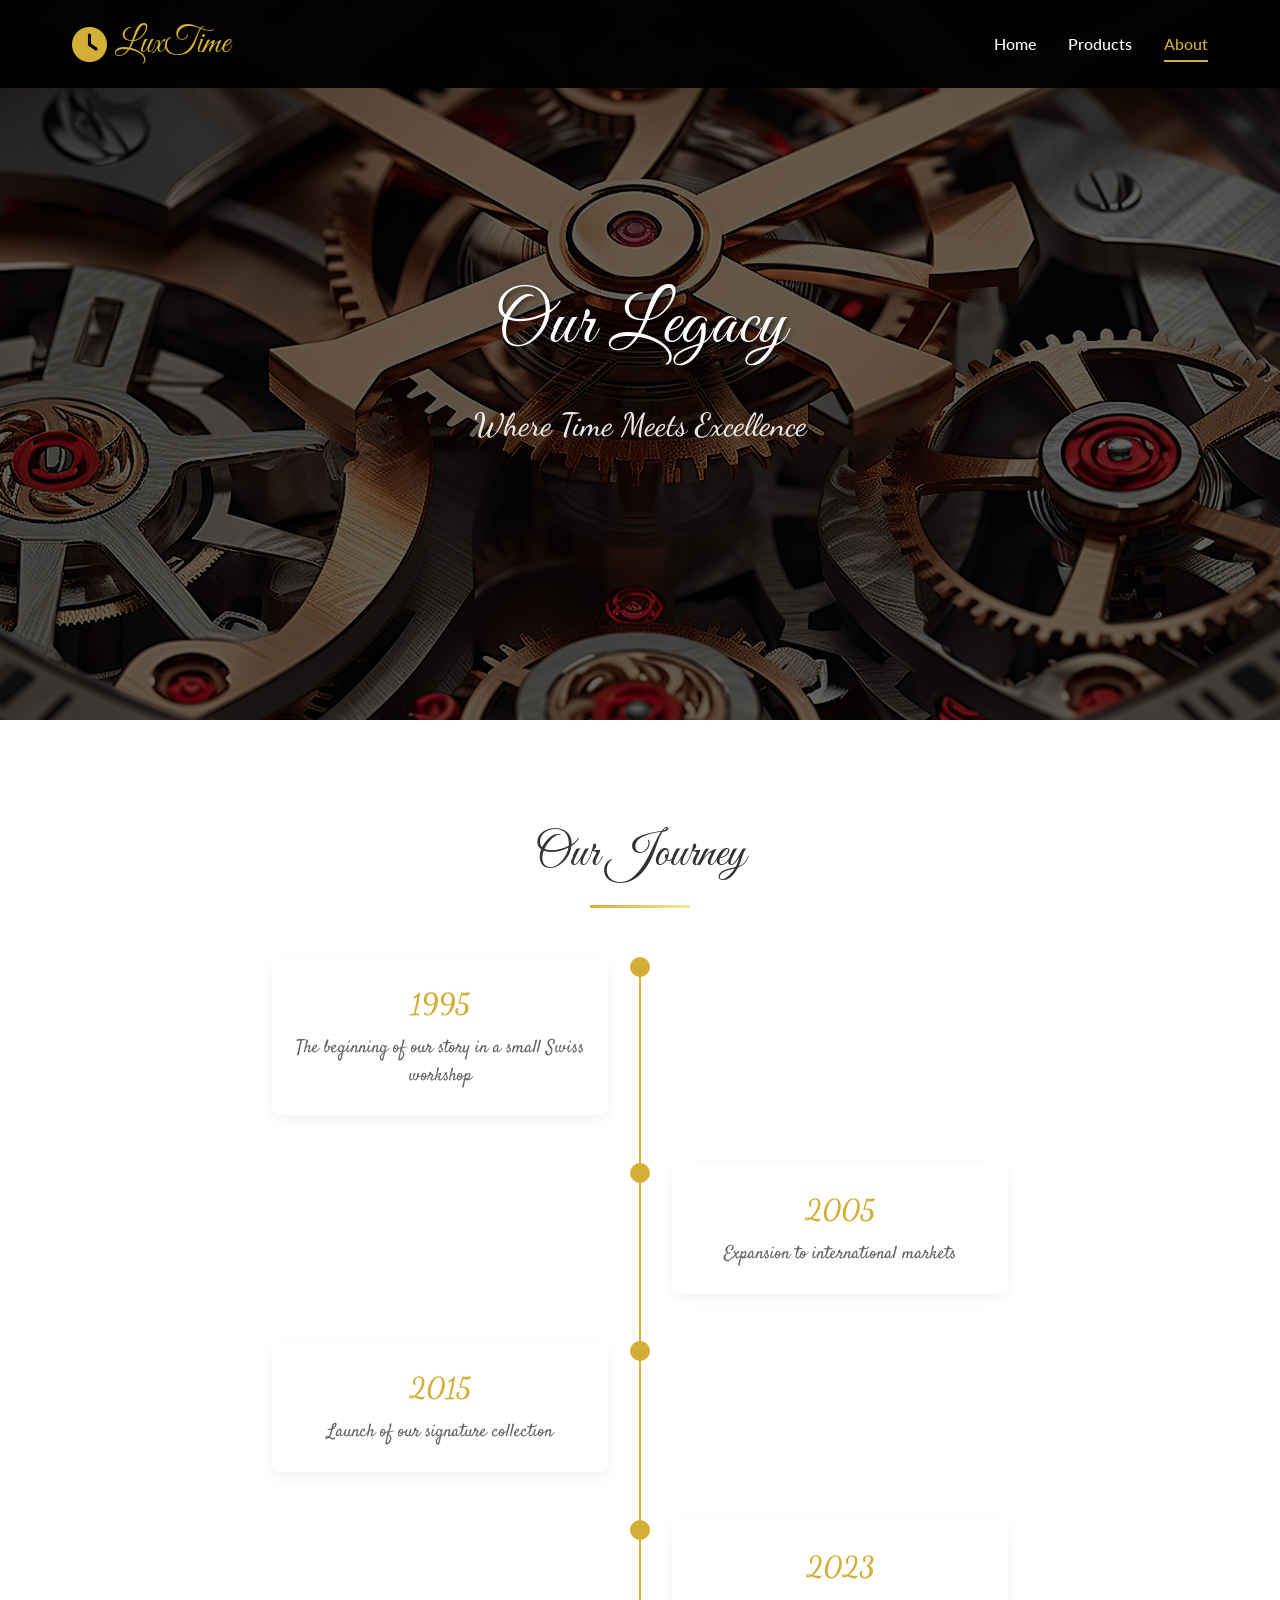
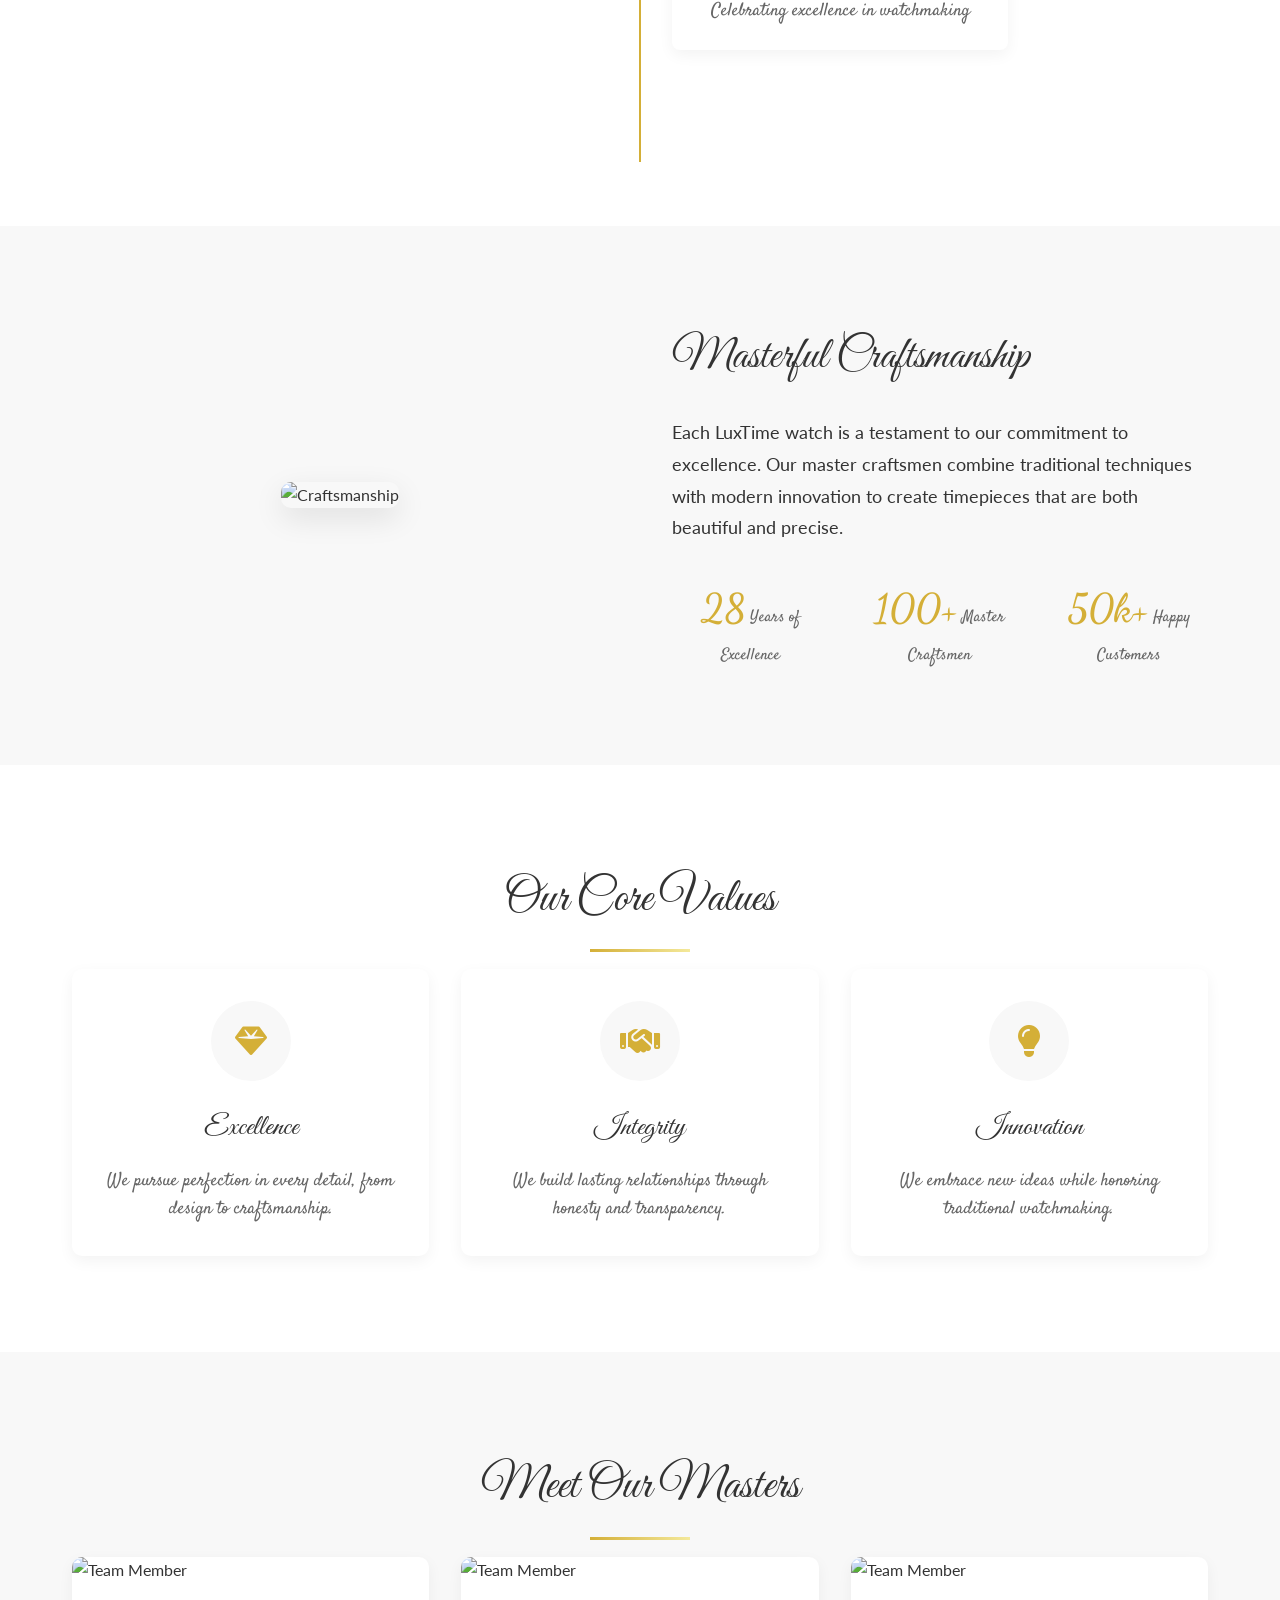
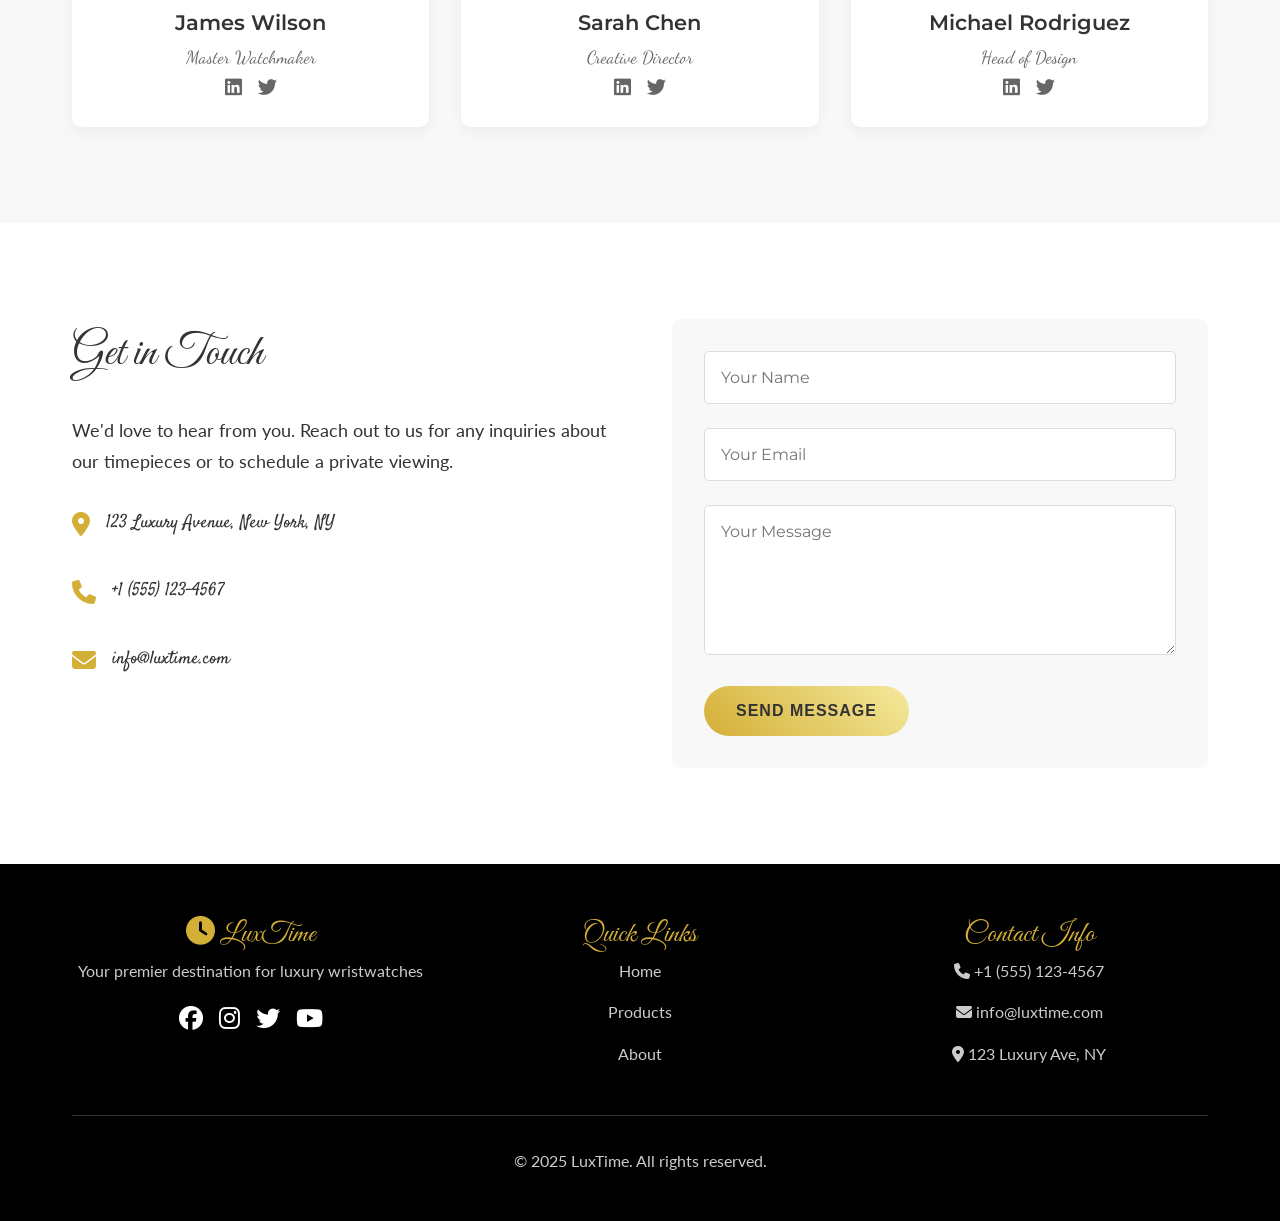
==== about.html @ 67fd6ce0 "first commit" ====
<!DOCTYPE html>
<html lang="en">
<head>
    <meta charset="UTF-8" />
    <meta name="viewport" content="width=device-width, initial-scale=1" />
    <title>About - LuxTime</title>
    <!-- Google Fonts -->
    <!-- <link rel="stylesheet" href="https://fonts.googleapis.com">
    <link rel="stylesheet" href="https://fonts.gstatic.com" crossorigin> -->
    <link href="https://fonts.googleapis.com/css2?family=Montserrat:wght@400;500;600;700&family=Lato:wght@300;400;700&family=Raleway:wght@400;500;600&family=Dancing+Script:wght@400;500;600;700&family=Great+Vibes&family=Satisfy&display=swap" rel="stylesheet">
    <link rel="stylesheet" href="./css/style.css">
    <link rel="stylesheet" href="./css/about.css">
    <link rel="stylesheet" href="https://cdnjs.cloudflare.com/ajax/libs/font-awesome/6.4.0/css/all.min.css">
</head>
<body>
    <!-- Navigation -->
    <nav class="navbar">
        <div class="nav-container">
            <a href="#" class="logo"><i class="fas fa-clock"></i> LuxTime</a>
            <input type="checkbox" id="menu-toggle" class="menu-toggle">
            <label for="menu-toggle" class="hamburger">
                <span></span>
                <span></span>
                <span></span>
            </label>
            <ul class="nav-menu">
                <li><a href="./index.html" class="nav-link">Home</a></li>
                <li><a href="./product.html" class="nav-link">Products</a></li>
                <li><a href="./about.html" class="nav-link active">About</a></li>
            </ul>
        </div>
    </nav>

    <!-- Offcanvas Menu -->
    <!-- <div class="offcanvas">
        <input type="checkbox" id="offcanvas-toggle" class="offcanvas-toggle">
        <label for="offcanvas-toggle" class="offcanvas-close">&times;</label>
        <nav class="offcanvas-nav">
            <a href="./index.html">Home</a>
            <a href="./products.html">Products</a>
            <a href="./about.html">About</a>
            <a href="#features">Features</a>
            <a href="#team">Team</a>
        </nav>
    </div> -->

    <!-- Hero Section with Parallax -->
    <section class="hero-parallax">
        <div class="hero-content">
            <h1>Our Legacy</h1>
            <p>Where Time Meets Excellence</p>
        </div>
    </section>

    <!-- Story Section with Timeline -->
    <section class="story-section">
        <div class="container">
            <h2 class="section-title">Our Journey</h2>
            <div class="timeline">
                <div class="timeline-item">
                    <div class="timeline-dot"></div>
                    <div class="timeline-content">
                        <h3>1995</h3>
                        <p>The beginning of our story in a small Swiss workshop</p>
                    </div>
                </div>
                <div class="timeline-item">
                    <div class="timeline-dot"></div>
                    <div class="timeline-content">
                        <h3>2005</h3>
                        <p>Expansion to international markets</p>
                    </div>
                </div>
                <div class="timeline-item">
                    <div class="timeline-dot"></div>
                    <div class="timeline-content">
                        <h3>2015</h3>
                        <p>Launch of our signature collection</p>
                    </div>
                </div>
                <div class="timeline-item">
                    <div class="timeline-dot"></div>
                    <div class="timeline-content">
                        <h3>2023</h3>
                        <p>Celebrating excellence in watchmaking</p>
                    </div>
                </div>
            </div>
        </div>
    </section>

    <!-- Craftsmanship Section -->
    <section class="craft-section">
        <div class="container">
            <div class="craft-grid">
                <div class="craft-image">
                    <img src="https://images.unsplash.com/photo-1523170335258-f5ed11844a49?auto=format&fit=crop&w=800&q=80" alt="Craftsmanship">
                </div>
                <div class="craft-content">
                    <h2>Masterful Craftsmanship</h2>
                    <p>Each LuxTime watch is a testament to our commitment to excellence. Our master craftsmen combine traditional techniques with modern innovation to create timepieces that are both beautiful and precise.</p>
                    <div class="craft-stats">
                        <div class="stat-item">
                            <span class="stat-number">28</span>
                            <span class="stat-label">Years of Excellence</span>
                        </div>
                        <div class="stat-item">
                            <span class="stat-number">100+</span>
                            <span class="stat-label">Master Craftsmen</span>
                        </div>
                        <div class="stat-item">
                            <span class="stat-number">50k+</span>
                            <span class="stat-label">Happy Customers</span>
                        </div>
                    </div>
                </div>
            </div>
        </div>
    </section>

    <!-- Values Section with Cards -->
    <section class="values-section">
        <div class="container">
            <h2 class="section-title">Our Core Values</h2>
            <div class="values-grid">
                <div class="value-card">
                    <div class="value-icon">
                        <i class="fas fa-gem"></i>
                    </div>
                    <h3>Excellence</h3>
                    <p>We pursue perfection in every detail, from design to craftsmanship.</p>
                </div>
                <div class="value-card">
                    <div class="value-icon">
                        <i class="fas fa-handshake"></i>
                    </div>
                    <h3>Integrity</h3>
                    <p>We build lasting relationships through honesty and transparency.</p>
                </div>
                <div class="value-card">
                    <div class="value-icon">
                        <i class="fas fa-lightbulb"></i>
                    </div>
                    <h3>Innovation</h3>
                    <p>We embrace new ideas while honoring traditional watchmaking.</p>
                </div>
            </div>
        </div>
    </section>

    <!-- Team Section with Hover Effects -->
    <section class="team-section">
        <div class="container">
            <h2 class="section-title">Meet Our Masters</h2>
            <div class="team-grid">
                <div class="team-card">
                    <div class="team-image">
                        <img src="https://images.unsplash.com/photo-1560250097-0b93528c311a?auto=format&fit=crop&w=400&q=80" alt="Team Member">
                    </div>
                    <div class="team-info">
                        <h3>James Wilson</h3>
                        <p>Master Watchmaker</p>
                        <div class="team-social">
                            <a href="#"><i class="fab fa-linkedin"></i></a>
                            <a href="#"><i class="fab fa-twitter"></i></a>
                        </div>
                    </div>
                </div>
                <div class="team-card">
                    <div class="team-image">
                        <img src="https://images.unsplash.com/photo-1573496359142-b8d87734a5a2?auto=format&fit=crop&w=400&q=80" alt="Team Member">
                    </div>
                    <div class="team-info">
                        <h3>Sarah Chen</h3>
                        <p>Creative Director</p>
                        <div class="team-social">
                            <a href="#"><i class="fab fa-linkedin"></i></a>
                            <a href="#"><i class="fab fa-twitter"></i></a>
                        </div>
                    </div>
                </div>
                <div class="team-card">
                    <div class="team-image">
                        <img src="https://images.unsplash.com/photo-1519085360753-af0119f7cbe7?auto=format&fit=crop&w=400&q=80" alt="Team Member">
                    </div>
                    <div class="team-info">
                        <h3>Michael Rodriguez</h3>
                        <p>Head of Design</p>
                        <div class="team-social">
                            <a href="#"><i class="fab fa-linkedin"></i></a>
                            <a href="#"><i class="fab fa-twitter"></i></a>
                        </div>
                    </div>
                </div>
            </div>
        </div>
    </section>

    <!-- Contact Section -->
    <section class="contact-section">
        <div class="container">
            <div class="contact-grid">
                <div class="contact-info">
                    <h2>Get in Touch</h2>
                    <p>We'd love to hear from you. Reach out to us for any inquiries about our timepieces or to schedule a private viewing.</p>
                    <div class="contact-details">
                        <div class="contact-item">
                            <i class="fas fa-map-marker-alt"></i>
                            <span>123 Luxury Avenue, New York, NY</span>
                        </div>
                        <div class="contact-item">
                            <i class="fas fa-phone"></i>
                            <span>+1 (555) 123-4567</span>
                        </div>
                        <div class="contact-item">
                            <i class="fas fa-envelope"></i>
                            <span>info@luxtime.com</span>
                        </div>
                    </div>
                </div>
                <div class="contact-form">
                    <form>
                        <div class="form-group">
                            <input type="text" placeholder="Your Name" required>
                        </div>
                        <div class="form-group">
                            <input type="email" placeholder="Your Email" required>
                        </div>
                        <div class="form-group">
                            <textarea placeholder="Your Message" required></textarea>
                        </div>
                        <button type="submit" class="submit-btn">Send Message</button>
                    </form>
                </div>
            </div>
        </div>
    </section>

    <!-- Footer -->
    <footer class="footer">
        <div class="container">
            <div class="footer-content">
                <div class="footer-section">
                    <h3><i class="fas fa-clock"></i> LuxTime</h3>
                    <p>Your premier destination for luxury wristwatches</p>
                    <div class="social-icons">
                        <a href="#"><i class="fab fa-facebook"></i></a>
                        <a href="#"><i class="fab fa-instagram"></i></a>
                        <a href="#"><i class="fab fa-twitter"></i></a>
                        <a href="#"><i class="fab fa-youtube"></i></a>
                    </div>
                </div>
                <div class="footer-section">
                    <h3>Quick Links</h3>
                    <p><a href="#">Home</a></p>
                    <p><a href="products.html">Products</a></p>
                    <p><a href="about.html">About</a></p>
                </div>
                <div class="footer-section">
                    <h3>Contact Info</h3>
                    <p><i class="fas fa-phone"></i> +1 (555) 123-4567</p>
                    <p><i class="fas fa-envelope"></i> info@luxtime.com</p>
                    <p><i class="fas fa-map-marker-alt"></i> 123 Luxury Ave, NY</p>
                </div>
            </div>
            <div class="footer-bottom">
                <p>&copy; 2025 LuxTime. All rights reserved.</p>
            </div>
        </div>
    </footer>
</body>
</html>
---- css/style.css ----
/* Reset */
* {
    margin: 0;
    padding: 0;
    box-sizing: border-box;
}

/* Variables */
:root {
    --font-primary: 'Montserrat', sans-serif;
    --font-secondary: 'Lato', sans-serif;
    /* --font-accent: 'Raleway', sans-serif; */
    --font-script: 'Dancing Script', cursive;
    --font-elegant: 'Great Vibes', cursive;
    --font-casual: 'Satisfy', cursive;

    --color-gold: #d4af37;
    --color-dark: #000;
    --color-light: #fff;
    --color-text: #333;
    --color-muted: #ccc;
    --color-secondary-text: #666;
}

/* Global Styles */
body {
    font-family: var(--font-secondary);
    color: var(--color-text);
    line-height: 1.6;
    overflow-x: hidden;
}

/* Typography */
/* h1, h2, h3, h4, h5, h6 {
    font-weight: 600;
    letter-spacing: 0.5px;
} */

.section-title {
    font-family: var(--font-elegant);
    font-size: 3rem;
    font-weight: 400;
    color: var(--color-text);
    text-align: center;
    margin-bottom: 2rem;
    position: relative;
}

.section-title::after {
    content: '';
    position: absolute;
    bottom: -10px;
    left: 50%;
    transform: translateX(-50%);
    width: 100px;
    height: 3px;
    background: linear-gradient(90deg, var(--color-gold), #f4e99b);
}

/* Containers */
.container {
    max-width: 1200px;
    margin: 0 auto;
    padding: 0 2rem;
}

/* Navbar container */
.navbar {
    position: fixed;
    top: 0;
    width: 100%;
    background: rgba(0, 0, 0, 0.95);
    backdrop-filter: blur(10px);
    z-index: 1000;
    padding: 1rem 0;
    transition: all 0.3s ease;
}

.nav-container {
    max-width: 1200px;
    margin: 0 auto;
    padding: 0 2rem;
    display: flex;
    justify-content: space-between;
    align-items: center;
}

/* Logo */
.logo {
    font-family: var(--font-elegant);
    font-size: 2.2rem;
    font-weight: 400;
    color: var(--color-gold);
    text-decoration: none;
    display: flex;
    align-items: center;
    gap: 0.5rem;
}

.logo i {
    color: var(--color-gold);
}

/* Nav Menu */
.nav-menu {
    list-style: none;
    display: flex;
    gap: 2rem;
    margin: 0;
    padding: 0;
}

/* Nav Links */
.nav-link {
    color: var(--color-light);
    text-decoration: none;
    font-weight: 500;
    position: relative;
    transition: color 0.3s ease;
    padding: 0.25rem 0;
}

.nav-link:hover,
.nav-link.active {
    color: var(--color-gold);
}

.nav-link::after,
.nav-link.active::after {
    content: '';
    position: absolute;
    bottom: -5px;
    left: 0;
    width: 0;
    height: 2px;
    background: var(--color-gold);
    transition: width 0.3s ease;
}

.nav-link:hover::after,
.nav-link.active::after {
    width: 100%;
}

/* Hamburger - hidden on desktop */
.menu-toggle {
    display: none;
}

.hamburger {
    display: none;
    flex-direction: column;
    gap: 5px;
    cursor: pointer;
}

.hamburger span {
    width: 25px;
    height: 3px;
    background: var(--color-light);
    border-radius: 2px;
    transition: background 0.3s ease;
}


/* Hamburger Menu */
.hamburger {
    display: none;
    flex-direction: column;
    cursor: pointer;
    width: 30px;
    height: 20px;
    justify-content: space-between;
}

.hamburger span {
    width: 100%;
    height: 3px;
    background: var(--color-light);
    transition: all 0.3s ease;
}

.menu-toggle {
    display: none;
}

.menu-toggle:checked ~ .nav-menu {
    transform: translateX(0);
}

.menu-toggle:checked ~ .hamburger span:nth-child(1) {
    transform: rotate(45deg) translate(5px, 5px);
}

.menu-toggle:checked ~ .hamburger span:nth-child(2) {
    opacity: 0;
}

.menu-toggle:checked ~ .hamburger span:nth-child(3) {
    transform: rotate(-45deg) translate(7px, -6px);
}

.btn:hover {
    transform: translateY(-3px);
    box-shadow: 0 10px 30px rgba(212, 175, 55, 0.4);
}

/* Footer */
.footer {
    background: var(--color-dark);
    color: var(--color-light);
    text-align: center;
    padding: 3rem 0;
}

.footer-content {
    display: grid;
    grid-template-columns: repeat(auto-fit, minmax(250px, 1fr));
    gap: 2rem;
    margin-bottom: 2rem;
}

.footer-section h3 {
    font-size: 1.8rem;
    font-family: var(--font-elegant);
    font-weight: 400;
    color: var(--color-gold);
}

.footer-section p,
.footer-section a {
    color: var(--color-muted);
    font-family: var(--font-secondary);
    margin-bottom: 1rem;
    text-decoration: none;
    transition: color 0.3s ease;
}

.footer-section a:hover {
    color: var(--color-gold);
}

.social-icons {
    display: flex;
    justify-content: center;
    gap: 1rem;
    margin-top: 1rem;
}

.social-icons a {
    color: var(--color-light);
    font-size: 1.5rem;
    transition: color 0.3s ease;
}

.social-icons a:hover {
    color: var(--color-gold);
}

.footer-bottom {
    border-top: 1px solid #333;
    padding-top: 2rem;
    margin-top: 2rem;
    text-align: center;
}

.footer-bottom p {
    color: var(--color-muted);
}

/*======================
  MEDIA QUERIES
=======================*/

/* Small Devices - Tablets (≤ 768px) */
@media (max-width: 768px) {
    .nav-menu {
        flex-direction: column;
        position: absolute;
        top: 100%;
        left: 0;
        width: 100%;
        background: rgba(0, 0, 0, 0.95);
        transform: translateX(-100%);
        transition: transform 0.3s ease;
    }
     /* Show menu when checked */
    .menu-toggle:checked ~ .nav-menu {
        max-height: 300px;
    }

    .nav-menu li {
        border-bottom: 1px solid var(--color-gold);
    }

    .nav-menu li:last-child {
        border-bottom: none;
    }

    .nav-link {
        padding: 1rem 2rem;
        width: 100%;
    }

    /* Show hamburger */
    .hamburger {
        display: flex;
    }

    .menu-toggle:checked ~ .nav-menu {
        transform: translateX(0);
    }

    .hamburger {
        display: flex;
    }
    .section-title {
        font-size: 2.2rem;
    }

    .stat-number {
        font-size: 2rem;
    }

    .footer-content {
        grid-template-columns: 1fr;
        text-align: center;
    }

    .footer-section {
        padding: 1rem 0;
    }

    .btn {
        padding: 10px 24px;
        font-size: 0.9rem;
    }
}

/* Extra Small Devices - Phones (≤ 480px) */
@media (max-width: 480px) {

    .section-title {
        font-size: 1.8rem;
    }

    .nav-container {
        padding: 0 1rem;
    }

    .btn {
        padding: 8px 20px;
        font-size: 0.85rem;
    }

    .stat-number {
        font-size: 1.6rem;
    }

    .stat-item h3 {
        font-size: 1rem;
    }

    .footer-content {
        padding: 0 1rem;
    }
}
---- css/about.css ----
.hero-content h1 {
    font-family: var(--font-elegant);
    font-weight: 400;
    font-size: 4.5rem;
    margin-bottom: 1rem;
    text-transform: none;
    letter-spacing: 1px;
    text-shadow: 2px 2px 4px rgba(0, 0, 0, 0.5);
}

.hero-content p {
    font-family: var(--font-script);
    font-size: 2rem;
    font-weight: 500;
    opacity: 0.9;
}

.section-title {
    font-family: var(--font-elegant);
    font-size: 3rem;
    font-weight: 400;
    margin-bottom: 2rem;
    color: #333;
    text-align: center;
}

.timeline-content h3 {
    font-family: var(--font-script);
    font-size: 1.8rem;
    color: #d4af37;
    margin-bottom: 0.5rem;
}

.timeline-content p {
    font-family: var(--font-casual);
    font-size: 1.1rem;
    color: #666;
}

.craft-content h2 {
    font-family: var(--font-elegant);
    font-size: 2.8rem;
    font-weight: 400;
    margin-bottom: 1.5rem;
}

.craft-content p {
    font-family: var(--font-secondary);
    font-size: 1.1rem;
    line-height: 1.8;
    margin-bottom: 2rem;
}

.stat-number {
    font-family: var(--font-script);
    font-size: 2.5rem;
    color: #d4af37;
    font-weight: 600;
}

.stat-label {
    font-family: var(--font-casual);
    font-size: 1rem;
    color: #666;
}

.value-card h3 {
    font-family: var(--font-elegant);
    font-size: 1.8rem;
    font-weight: 400;
    margin: 1rem 0;
}

.value-card p {
    font-family: var(--font-casual);
    font-size: 1.1rem;
    color: #666;
}

.team-info h3 {
    font-family: var(--font-primary);
    font-size: 1.3rem;
    font-weight: 600;
    margin-bottom: 0.3rem;
}

.team-info p {
    font-family: var(--font-script);
    font-size: 1.1rem;
    color: #666;
}

.contact-info h2 {
    font-family: var(--font-elegant);
    font-size: 2.8rem;
    font-weight: 400;
    margin-bottom: 1.5rem;
}

.contact-info p {
    font-family: var(--font-secondary);
    font-size: 1.1rem;
    line-height: 1.8;
    margin-bottom: 2rem;
}

.contact-item {
    font-family: var(--font-casual);
    font-size: 1.1rem;
    margin-bottom: 1rem;
}

/* Container Centering */
.container {
    max-width: 1200px;
    margin: 0 auto;
    padding: 0 2rem;
    width: 100%;
}

/* Hero Parallax Section */
.hero-parallax {
    background: linear-gradient(rgba(0, 0, 0, 0.6), rgba(0, 0, 0, 0.6)),
                url('../images/about/banner.jpg');
    background-size: cover;
    background-position: center;
    background-attachment: fixed;
    height: 80vh;
    display: flex;
    align-items: center;
    justify-content: center;
    text-align: center;
    color: white;
}

/* Story Section with Timeline */
.story-section {
    padding: 6rem 0;
    background: #fff;
    text-align: center;
    position: relative;
}

.section-title::after {
    content: '';
    position: absolute;
    bottom: -15px;
    left: 50%;
    transform: translateX(-50%);
    width: 100px;
    height: 3px;
    background: linear-gradient(90deg, #d4af37, #f4e99b);
}

.timeline {
    max-width: 800px;
    margin: 0 auto;
    position: relative;
    padding: 2rem 0;
}

.timeline::before {
    content: '';
    position: absolute;
    left: 50%;
    transform: translateX(-50%);
    width: 2px;
    height: 100%;
    background: #d4af37;
}

.timeline-item {
    margin-bottom: 3rem;
    position: relative;
    width: 50%;
    padding: 0 2rem;
}

.timeline-item:nth-child(odd) {
    left: 0;
}

.timeline-item:nth-child(even) {
    left: 50%;
}

.timeline-dot {
    position: absolute;
    width: 20px;
    height: 20px;
    background: #d4af37;
    border-radius: 50%;
    top: 0;
    right: -10px;
}

.timeline-item:nth-child(even) .timeline-dot {
    left: -10px;
}

.timeline-content {
    background: #fff;
    padding: 1.5rem;
    border-radius: 8px;
    box-shadow: 0 5px 15px rgba(0,0,0,0.05);
}

/* Craftsmanship Section */
.craft-section {
    padding: 6rem 0;
    background: #f8f8f8;
    text-align: center;
}

.craft-grid {
    display: grid;
    grid-template-columns: 1fr 1fr;
    gap: 4rem;
    align-items: center;
    max-width: 1200px;
    margin: 0 auto;
}

.craft-image img {
    width: 100%;
    border-radius: 10px;
    box-shadow: 0 10px 30px rgba(0,0,0,0.1);
}

.craft-content {
    text-align: left;
    max-width: 600px;
    margin: 0 auto;
}

.craft-stats {
    display: grid;
    grid-template-columns: repeat(3, 1fr);
    gap: 2rem;
    max-width: 900px;
    margin: 0 auto;
}

.stat-item {
    text-align: center;
}

.value-card {
    text-align: center;
    padding: 2rem;
    background: #fff;
    border-radius: 10px;
    box-shadow: 0 5px 15px rgba(0,0,0,0.05);
    transition: transform 0.3s ease;
}

.value-card:hover {
    transform: translateY(-10px);
}

.value-icon {
    width: 80px;
    height: 80px;
    margin: 0 auto 1.5rem;
    background: #f8f8f8;
    border-radius: 50%;
    display: flex;
    align-items: center;
    justify-content: center;
}

.value-icon i {
    font-size: 2rem;
    color: #d4af37;
}

/* Values Section */
.values-section {
    padding: 6rem 0;
    background: #fff;
    text-align: center;
}

.values-grid {
    display: grid;
    grid-template-columns: repeat(3, 1fr);
    gap: 2rem;
}

.value-card {
    text-align: center;
    padding: 2rem;
    background: #fff;
    border-radius: 10px;
    box-shadow: 0 5px 15px rgba(0,0,0,0.05);
    transition: transform 0.3s ease;
}

.value-card:hover {
    transform: translateY(-10px);
}

/* Team Section */
.team-section {
    padding: 6rem 0;
    background: #f8f8f8;
}

.team-grid {
    display: grid;
    grid-template-columns: repeat(3, 1fr);
    gap: 2rem;
}

.team-card {
    background: #fff;
    border-radius: 10px;
    overflow: hidden;
    box-shadow: 0 5px 15px rgba(0,0,0,0.05);
    transition: transform 0.3s ease;
}

.team-card:hover {
    transform: translateY(-10px);
}

.team-image {
    position: relative;
    overflow: hidden;
}

.team-image img {
    width: 100%;
    height: 300px;
    object-fit: cover;
    transition: transform 0.3s ease;
}

.team-card:hover .team-image img {
    transform: scale(1.1);
}

.team-info {
    padding: 1.5rem;
    text-align: center;
}

.team-social {
    display: flex;
    justify-content: center;
    gap: 1rem;
}

.team-social a {
    color: #666;
    font-size: 1.2rem;
    transition: color 0.3s ease;
}

.team-social a:hover {
    color: #d4af37;
}

/* Contact Section */
.contact-section {
    padding: 6rem 0;
    background: #fff;
}

.contact-grid {
    display: grid;
    grid-template-columns: 1fr 1fr;
    gap: 4rem;
}

.contact-details {
    display: flex;
    flex-direction: column;
    gap: 1.5rem;
}

.contact-item {
    display: flex;
    align-items: center;
    gap: 1rem;
}

.contact-item i {
    font-size: 1.5rem;
    color: #d4af37;
}

.contact-form {
    background: #f8f8f8;
    padding: 2rem;
    border-radius: 10px;
}

.form-group {
    margin-bottom: 1.5rem;
}

.form-group input,
.form-group textarea {
    width: 100%;
    padding: 1rem;
    border: 1px solid #ddd;
    border-radius: 5px;
    font-size: 1rem;
    font-family: Montserrat;
}

.form-group textarea {
    height: 150px;
    resize: vertical;
}

.submit-btn {
    background: linear-gradient(45deg, #d4af37, #f4e99b);
    color: #333;
    border: none;
    padding: 1rem 2rem;
    border-radius: 50px;
    font-size: 1rem;
    font-weight: bold;
    cursor: pointer;
    transition: all 0.3s ease;
    text-transform: uppercase;
    letter-spacing: 1px;
}

.submit-btn:hover {
    transform: translateY(-3px);
    box-shadow: 0 10px 30px rgba(212, 175, 55, 0.4);
}

/* Media Queries */
@media (max-width: 1200px) {
    .container {
        max-width: 1140px;
        padding: 0 2rem;
    }
}

@media (max-width: 991px) {
    .hero-content h1 {
        font-size: 3.5rem;
    }
    
    .craft-grid,
    .contact-grid {
        grid-template-columns: 1fr;
        gap: 3rem;
    }
    
    .values-grid,
    .team-grid {
        grid-template-columns: repeat(2, 1fr);
    }
    
    .timeline::before {
        left: 30px;
    }
    
    .timeline-item {
        width: 100%;
        padding-left: 60px;
    }
    
    .timeline-item:nth-child(even) {
        left: 0;
    }
    
    .timeline-dot {
        left: 20px;
    }
    
    .timeline-item:nth-child(even) .timeline-dot {
        left: 20px;
    }
}

@media (max-width: 768px) {
    .hero-content h1 {
        font-size: 3rem;
    }
    
    .hero-content p {
        font-size: 1.5rem;
    }
    
    .section-title {
        font-size: 2rem;
    }
    
    .values-grid,
    .team-grid {
        grid-template-columns: 1fr;
    }
    
    .footer-content {
        grid-template-columns: 1fr;
        text-align: center;
    }
    
    .social-icons {
        justify-content: center;
    }
    
    .craft-stats {
        grid-template-columns: 1fr;
    }
}

@media (max-width: 576px) {
    .hero-content h1 {
        font-size: 2.5rem;
    }
    
    .hero-content p {
        font-size: 1.2rem;
    }
    
    .section-title {
        font-size: 1.8rem;
    }
    
    .container {
        padding: 0 1rem;
    }
    
    .contact-form {
        padding: 1.5rem;
    }
}

/* Dark Mode Support */
@media (prefers-color-scheme: dark) {
    .value-card,
    .team-card,
    .contact-form {
        background: #1a1a1a;
    }
}
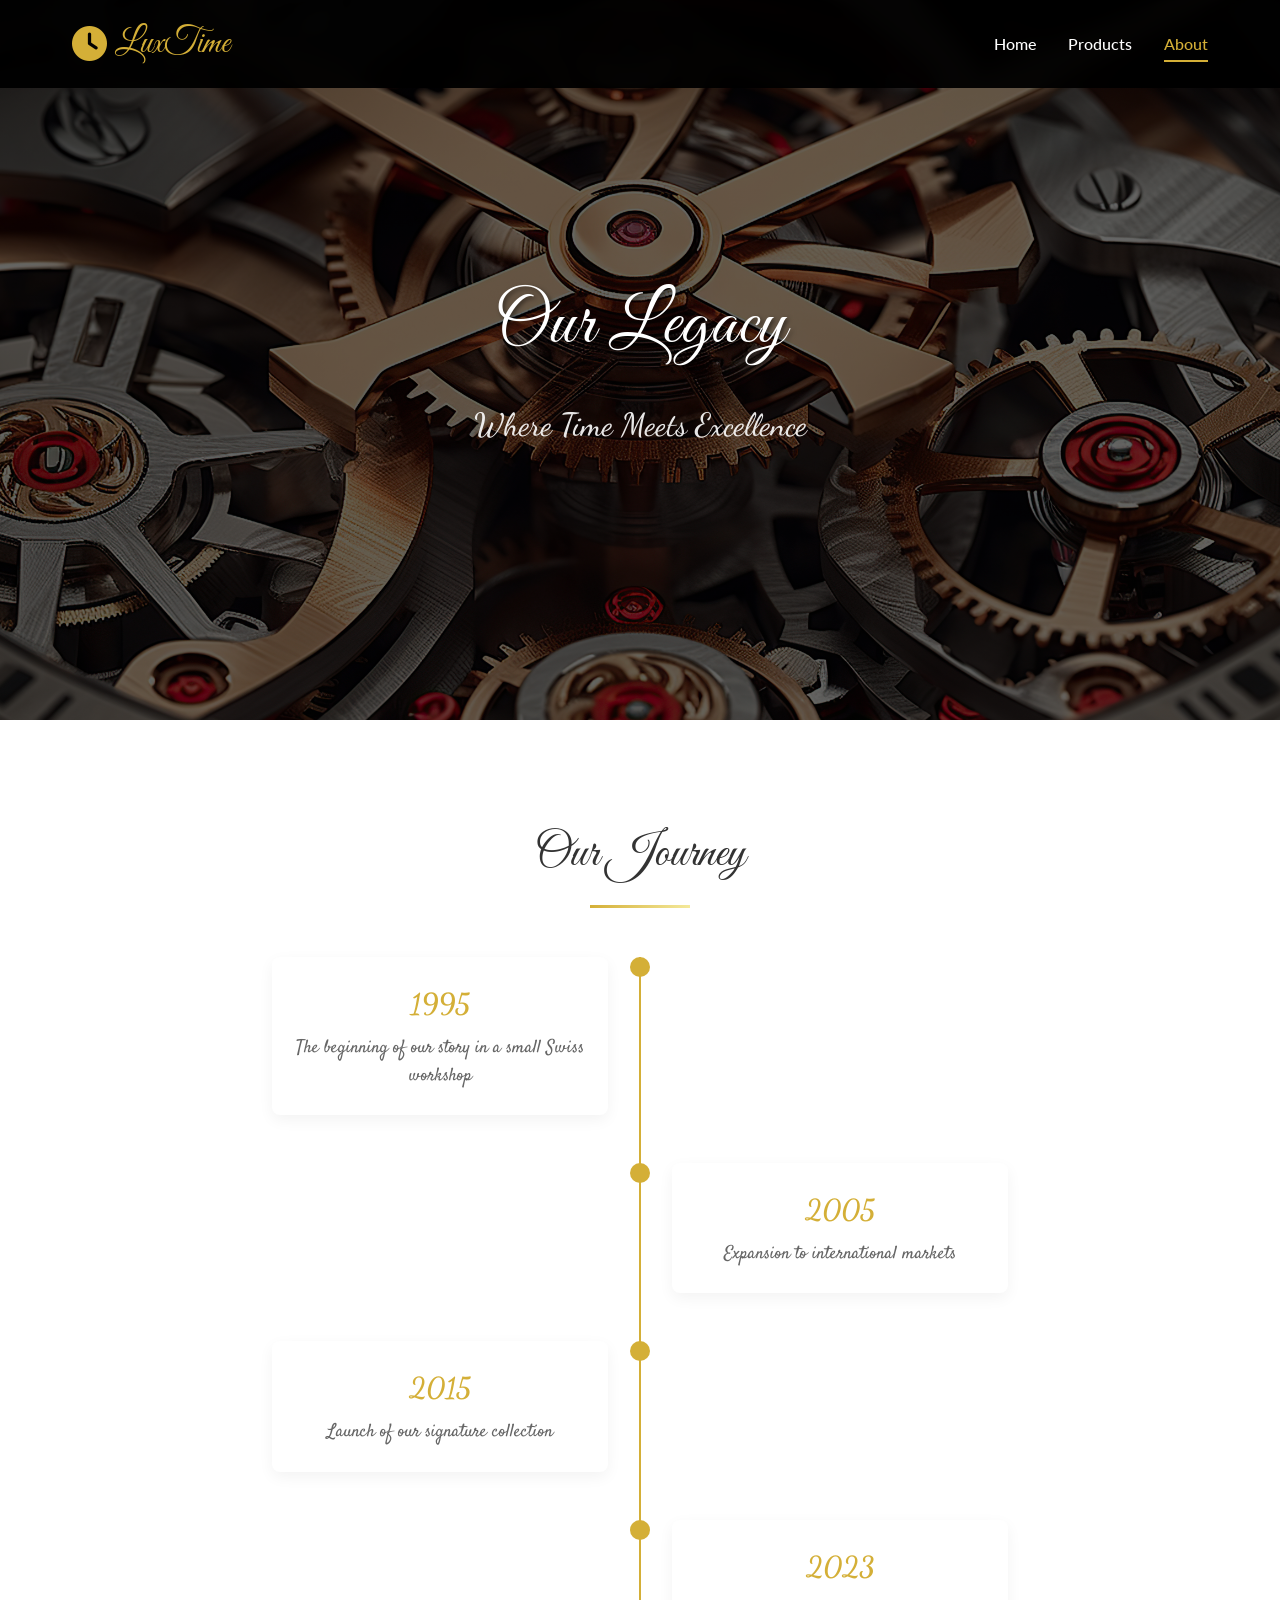
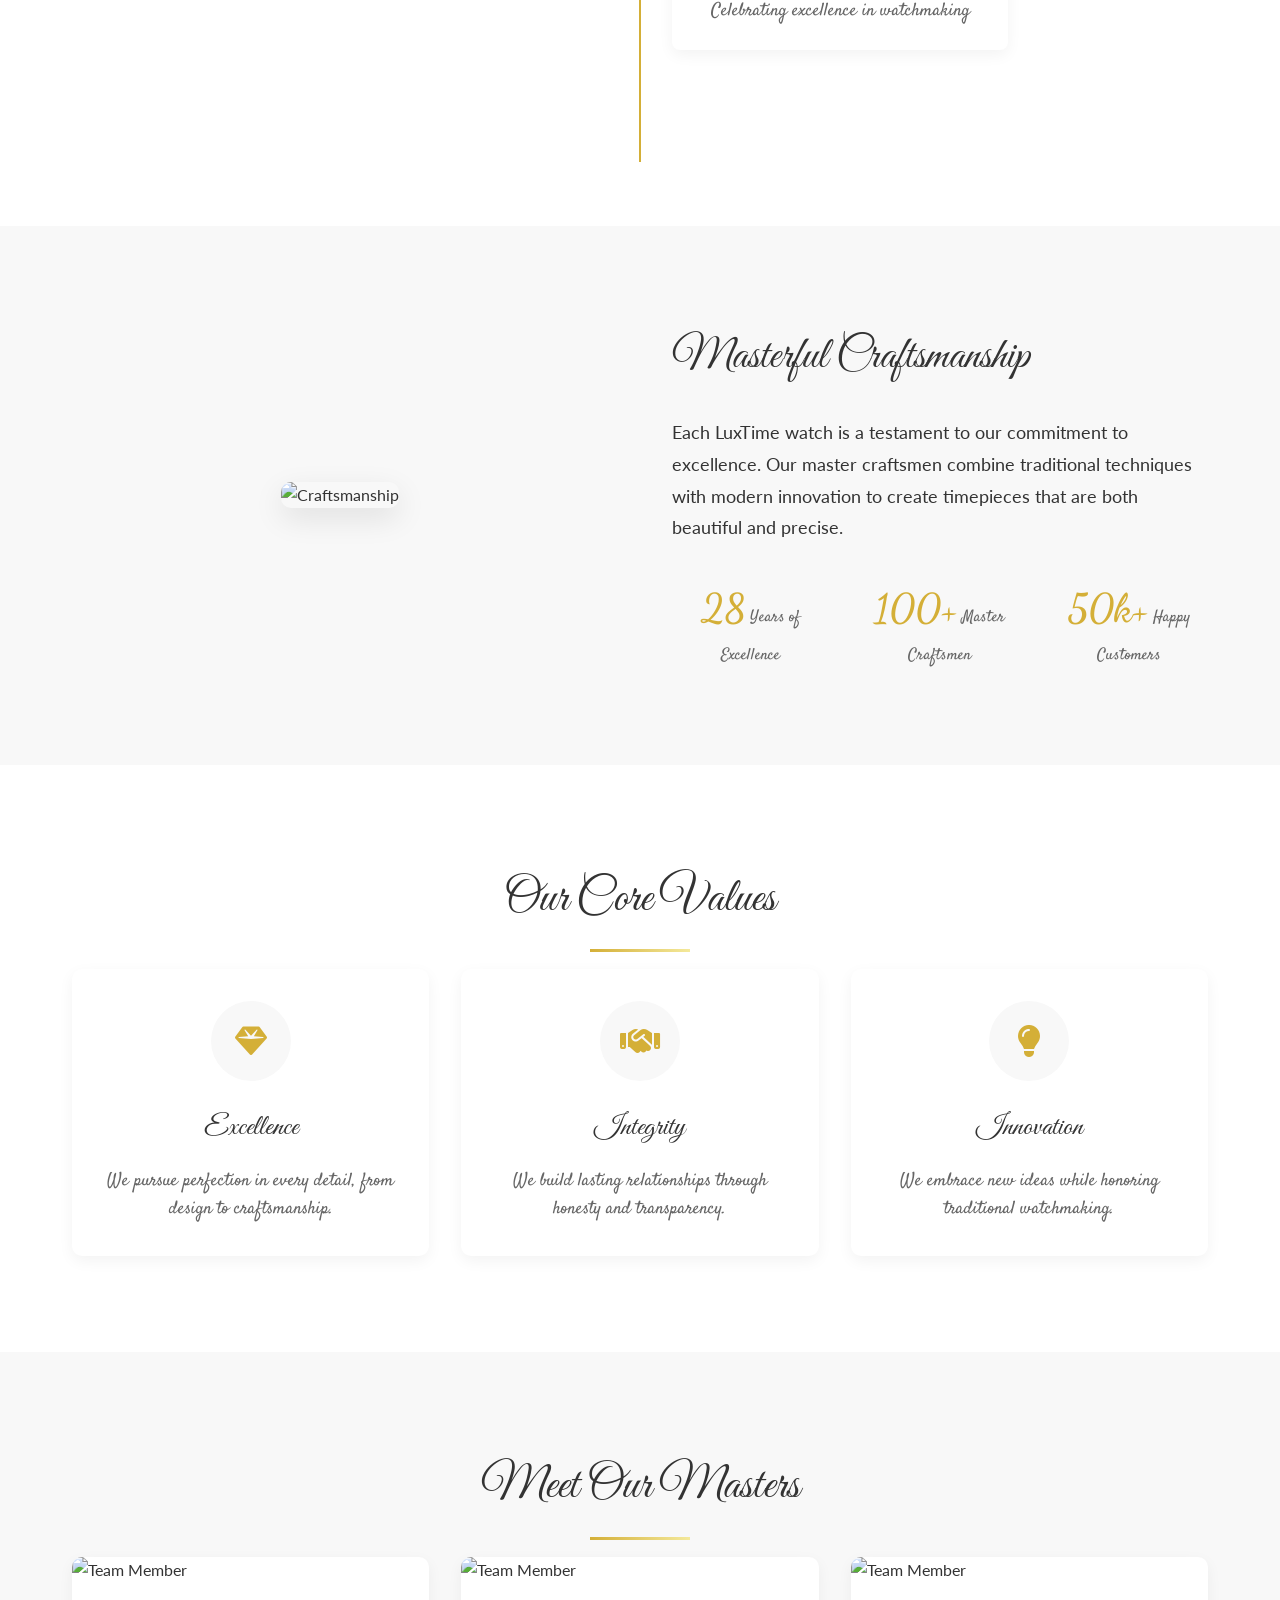
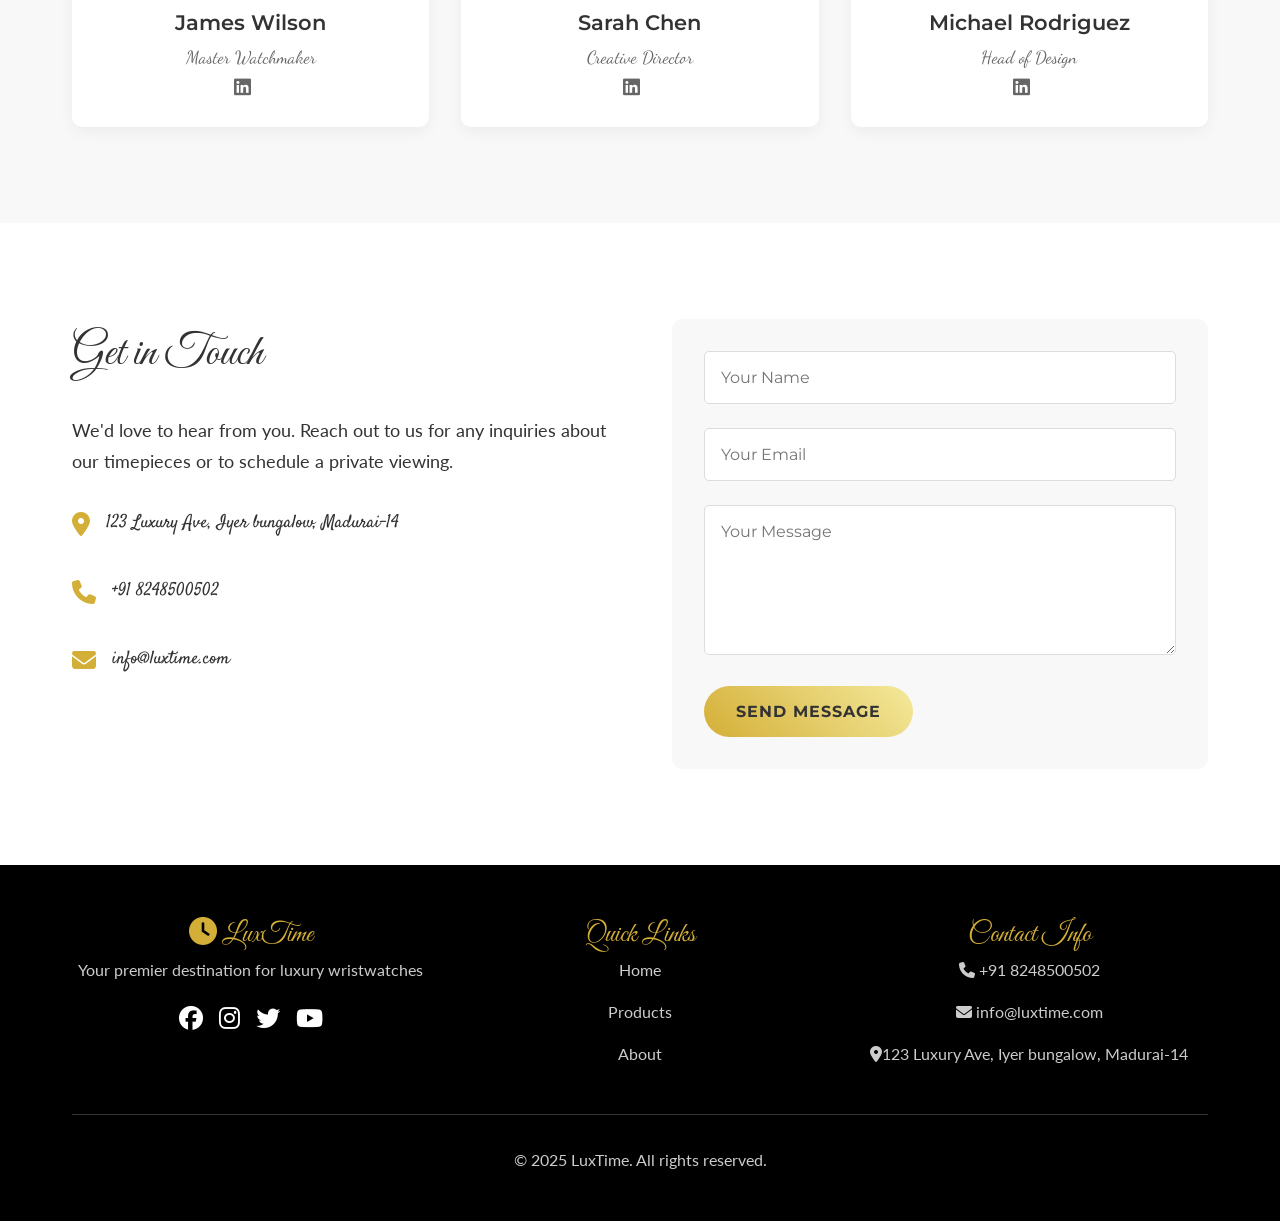
==== commit c60a5e7e: "version1" ====
--- a/about.html
+++ b/about.html
@@ -1,17 +1,19 @@
 <!DOCTYPE html>
 <html lang="en">
+
 <head>
     <meta charset="UTF-8" />
     <meta name="viewport" content="width=device-width, initial-scale=1" />
     <title>About - LuxTime</title>
     <!-- Google Fonts -->
-    <!-- <link rel="stylesheet" href="https://fonts.googleapis.com">
-    <link rel="stylesheet" href="https://fonts.gstatic.com" crossorigin> -->
-    <link href="https://fonts.googleapis.com/css2?family=Montserrat:wght@400;500;600;700&family=Lato:wght@300;400;700&family=Raleway:wght@400;500;600&family=Dancing+Script:wght@400;500;600;700&family=Great+Vibes&family=Satisfy&display=swap" rel="stylesheet">
+    <link
+        href="https://fonts.googleapis.com/css2?family=Montserrat:wght@400;500;600;700&family=Lato:wght@300;400;700&family=Raleway:wght@400;500;600&family=Dancing+Script:wght@400;500;600;700&family=Great+Vibes&family=Satisfy&display=swap"
+        rel="stylesheet">
     <link rel="stylesheet" href="./css/style.css">
     <link rel="stylesheet" href="./css/about.css">
     <link rel="stylesheet" href="https://cdnjs.cloudflare.com/ajax/libs/font-awesome/6.4.0/css/all.min.css">
 </head>
+
 <body>
     <!-- Navigation -->
     <nav class="navbar">
@@ -31,18 +33,6 @@
         </div>
     </nav>
 
-    <!-- Offcanvas Menu -->
-    <!-- <div class="offcanvas">
-        <input type="checkbox" id="offcanvas-toggle" class="offcanvas-toggle">
-        <label for="offcanvas-toggle" class="offcanvas-close">&times;</label>
-        <nav class="offcanvas-nav">
-            <a href="./index.html">Home</a>
-            <a href="./products.html">Products</a>
-            <a href="./about.html">About</a>
-            <a href="#features">Features</a>
-            <a href="#team">Team</a>
-        </nav>
-    </div> -->
 
     <!-- Hero Section with Parallax -->
     <section class="hero-parallax">
@@ -94,11 +84,14 @@
         <div class="container">
             <div class="craft-grid">
                 <div class="craft-image">
-                    <img src="https://images.unsplash.com/photo-1523170335258-f5ed11844a49?auto=format&fit=crop&w=800&q=80" alt="Craftsmanship">
+                    <img src="https://images.unsplash.com/photo-1523170335258-f5ed11844a49?auto=format&fit=crop&w=800&q=80"
+                        alt="Craftsmanship">
                 </div>
                 <div class="craft-content">
                     <h2>Masterful Craftsmanship</h2>
-                    <p>Each LuxTime watch is a testament to our commitment to excellence. Our master craftsmen combine traditional techniques with modern innovation to create timepieces that are both beautiful and precise.</p>
+                    <p>Each LuxTime watch is a testament to our commitment to excellence. Our master craftsmen combine
+                        traditional techniques with modern innovation to create timepieces that are both beautiful and
+                        precise.</p>
                     <div class="craft-stats">
                         <div class="stat-item">
                             <span class="stat-number">28</span>
@@ -155,40 +148,43 @@
             <div class="team-grid">
                 <div class="team-card">
                     <div class="team-image">
-                        <img src="https://images.unsplash.com/photo-1560250097-0b93528c311a?auto=format&fit=crop&w=400&q=80" alt="Team Member">
+                        <img src="https://img.freepik.com/free-photo/indian-businessman-with-his-white-car_496169-2889.jpg?ga=GA1.1.678935602.1731600610&semt=ais_items_boosted&w=740"
+                            alt="Team Member">
                     </div>
                     <div class="team-info">
                         <h3>James Wilson</h3>
                         <p>Master Watchmaker</p>
                         <div class="team-social">
-                            <a href="#"><i class="fab fa-linkedin"></i></a>
-                            <a href="#"><i class="fab fa-twitter"></i></a>
+                            <a href="https://www.linkedin.com"><i class="fab fa-linkedin"></i></a>
+                            <a href="#"><i class=""></i></a>
                         </div>
                     </div>
                 </div>
                 <div class="team-card">
                     <div class="team-image">
-                        <img src="https://images.unsplash.com/photo-1573496359142-b8d87734a5a2?auto=format&fit=crop&w=400&q=80" alt="Team Member">
+                        <img src="https://img.freepik.com/free-photo/indian-woman-wearing-gray-blazer_53876-105016.jpg?ga=GA1.1.678935602.1731600610&semt=ais_items_boosted&w=740"
+                            alt="Team Member">
                     </div>
                     <div class="team-info">
                         <h3>Sarah Chen</h3>
                         <p>Creative Director</p>
                         <div class="team-social">
-                            <a href="#"><i class="fab fa-linkedin"></i></a>
-                            <a href="#"><i class="fab fa-twitter"></i></a>
+                            <a href="https://www.linkedin.com"><i class="fab fa-linkedin"></i></a>
+                            <a href="#"><i class=""></i></a>
                         </div>
                     </div>
                 </div>
                 <div class="team-card">
                     <div class="team-image">
-                        <img src="https://images.unsplash.com/photo-1519085360753-af0119f7cbe7?auto=format&fit=crop&w=400&q=80" alt="Team Member">
+                        <img src="https://img.freepik.com/free-photo/smiling-young-male-professional-standing-with-arms-crossed-while-making-eye-contact-against-isolated-background_662251-838.jpg?ga=GA1.1.678935602.1731600610&semt=ais_items_boosted&w=740"
+                            alt="Team Member">
                     </div>
                     <div class="team-info">
                         <h3>Michael Rodriguez</h3>
                         <p>Head of Design</p>
                         <div class="team-social">
-                            <a href="#"><i class="fab fa-linkedin"></i></a>
-                            <a href="#"><i class="fab fa-twitter"></i></a>
+                            <a href="https://www.linkedin.com"><i class="fab fa-linkedin"></i></a>
+                            <a href="#"><i class=""></i></a>
                         </div>
                     </div>
                 </div>
@@ -202,15 +198,16 @@
             <div class="contact-grid">
                 <div class="contact-info">
                     <h2>Get in Touch</h2>
-                    <p>We'd love to hear from you. Reach out to us for any inquiries about our timepieces or to schedule a private viewing.</p>
+                    <p>We'd love to hear from you. Reach out to us for any inquiries about our timepieces or to schedule
+                        a private viewing.</p>
                     <div class="contact-details">
                         <div class="contact-item">
                             <i class="fas fa-map-marker-alt"></i>
-                            <span>123 Luxury Avenue, New York, NY</span>
+                            <span>123 Luxury Ave, Iyer bungalow, Madurai-14</span>
                         </div>
                         <div class="contact-item">
                             <i class="fas fa-phone"></i>
-                            <span>+1 (555) 123-4567</span>
+                            <span>+91 8248500502</span>
                         </div>
                         <div class="contact-item">
                             <i class="fas fa-envelope"></i>
@@ -221,17 +218,21 @@
                 <div class="contact-form">
                     <form>
                         <div class="form-group">
-                            <input type="text" placeholder="Your Name" required>
+                            <input type="text" class="name" placeholder="Your Name">
+                            <span class="error-message name-error"></span>
                         </div>
                         <div class="form-group">
-                            <input type="email" placeholder="Your Email" required>
+                            <input type="email" class="email" placeholder="Your Email">
+                            <span class="error-message email-error"></span>
                         </div>
                         <div class="form-group">
-                            <textarea placeholder="Your Message" required></textarea>
+                            <textarea placeholder="Your Message" class="message"></textarea>
+                            <span class="error-message message-error"></span>
                         </div>
                         <button type="submit" class="submit-btn">Send Message</button>
                     </form>
                 </div>
+
             </div>
         </div>
     </section>
@@ -244,23 +245,23 @@
                     <h3><i class="fas fa-clock"></i> LuxTime</h3>
                     <p>Your premier destination for luxury wristwatches</p>
                     <div class="social-icons">
-                        <a href="#"><i class="fab fa-facebook"></i></a>
-                        <a href="#"><i class="fab fa-instagram"></i></a>
-                        <a href="#"><i class="fab fa-twitter"></i></a>
-                        <a href="#"><i class="fab fa-youtube"></i></a>
+                       <a href="https://www.facebook.com/"><i class="fab fa-facebook"></i></a>
+                        <a href="https://www.instagram.com/"><i class="fab fa-instagram"></i></a>
+                        <a href="https://x.com/i/flow/login"><i class="fab fa-twitter"></i></a>
+                        <a href="https://www.youtube.com/"><i class="fab fa-youtube"></i></a>
                     </div>
                 </div>
                 <div class="footer-section">
                     <h3>Quick Links</h3>
-                    <p><a href="#">Home</a></p>
-                    <p><a href="products.html">Products</a></p>
-                    <p><a href="about.html">About</a></p>
+                    <p><a href="./index.html">Home</a></p>
+                    <p><a href="./product.html">Products</a></p>
+                    <p><a href="./about.html">About</a></p>
                 </div>
                 <div class="footer-section">
                     <h3>Contact Info</h3>
-                    <p><i class="fas fa-phone"></i> +1 (555) 123-4567</p>
+                    <p><i class="fas fa-phone"></i> +91 8248500502</p>
                     <p><i class="fas fa-envelope"></i> info@luxtime.com</p>
-                    <p><i class="fas fa-map-marker-alt"></i> 123 Luxury Ave, NY</p>
+                    <p><i class="fas fa-map-marker-alt"></i>123 Luxury Ave, Iyer bungalow, Madurai-14</p>
                 </div>
             </div>
             <div class="footer-bottom">
@@ -268,5 +269,10 @@
             </div>
         </div>
     </footer>
+
+    <script src="https://cdnjs.cloudflare.com/ajax/libs/jquery/3.6.0/jquery.min.js"></script>
+    <script src="./js/about.js">
+    </script>
 </body>
+
 </html>
--- a/css/style.css
+++ b/css/style.css
@@ -1,367 +1,363 @@
 /* Reset */
 * {
-    margin: 0;
-    padding: 0;
-    box-sizing: border-box;
+  margin: 0;
+  padding: 0;
+  box-sizing: border-box;
 }
 
 /* Variables */
 :root {
-    --font-primary: 'Montserrat', sans-serif;
-    --font-secondary: 'Lato', sans-serif;
-    /* --font-accent: 'Raleway', sans-serif; */
-    --font-script: 'Dancing Script', cursive;
-    --font-elegant: 'Great Vibes', cursive;
-    --font-casual: 'Satisfy', cursive;
-
-    --color-gold: #d4af37;
-    --color-dark: #000;
-    --color-light: #fff;
-    --color-text: #333;
-    --color-muted: #ccc;
-    --color-secondary-text: #666;
+  --font-primary: 'Montserrat', sans-serif;
+  --font-secondary: 'Lato', sans-serif;
+  --font-script: 'Dancing Script', cursive;
+  --font-elegant: 'Great Vibes', cursive;
+  --font-casual: 'Satisfy', cursive;
+
+  --color-gold: #d4af37;
+  --color-dark: #000;
+  --color-light: #fff;
+  --color-text: #333;
+  --color-muted: #ccc;
+  --color-secondary-text: #666;
+
+  --color-gold-light: #f4e9c8;
+  --color-bg: #fafafa;
+  --color-border: #e5e7eb;
+  --color-red: #ef4444;
+  --color-green: #10b981;
+
+  --shadow-sm: 0 1px 2px 0 rgba(0, 0, 0, 0.05);
+  --shadow-md: 0 4px 6px -1px rgba(0, 0, 0, 0.1);
+  --shadow-lg: 0 10px 15px -3px rgba(0, 0, 0, 0.1);
+
+  --radius-sm: 8px;
+  --radius-md: 12px;
+  --radius-lg: 16px;
 }
 
 /* Global Styles */
 body {
-    font-family: var(--font-secondary);
-    color: var(--color-text);
-    line-height: 1.6;
-    overflow-x: hidden;
-}
-
-/* Typography */
-/* h1, h2, h3, h4, h5, h6 {
-    font-weight: 600;
-    letter-spacing: 0.5px;
-} */
+  font-family: var(--font-secondary);
+  color: var(--color-text);
+  line-height: 1.6;
+  overflow-x: hidden;
+}
 
 .section-title {
-    font-family: var(--font-elegant);
-    font-size: 3rem;
-    font-weight: 400;
-    color: var(--color-text);
-    text-align: center;
-    margin-bottom: 2rem;
-    position: relative;
+  font-family: var(--font-elegant);
+  font-size: 48px;
+  font-weight: 400;
+  color: var(--color-text);
+  text-align: center;
+  margin-bottom: 32px;
+  position: relative;
 }
 
 .section-title::after {
-    content: '';
-    position: absolute;
-    bottom: -10px;
-    left: 50%;
-    transform: translateX(-50%);
-    width: 100px;
-    height: 3px;
-    background: linear-gradient(90deg, var(--color-gold), #f4e99b);
+  content: '';
+  position: absolute;
+  bottom: -10px;
+  left: 50%;
+  transform: translateX(-50%);
+  width: 100px;
+  height: 3px;
+  background: linear-gradient(90deg, var(--color-gold), #f4e99b);
 }
 
 /* Containers */
 .container {
-    max-width: 1200px;
-    margin: 0 auto;
-    padding: 0 2rem;
-}
-
-/* Navbar container */
+  max-width: 1200px;
+  margin: 0 auto;
+  padding: 0 32px;
+}
+
+/* Navbar */
 .navbar {
-    position: fixed;
-    top: 0;
+  position: fixed;
+  top: 0;
+  width: 100%;
+  background: rgba(0, 0, 0, 0.95);
+  backdrop-filter: blur(10px);
+  z-index: 1000;
+  padding: 16px 0;
+  transition: all 0.3s ease;
+}
+
+.nav-container {
+  max-width: 1200px;
+  margin: 0 auto;
+  padding: 0 32px;
+  display: flex;
+  justify-content: space-between;
+  align-items: center;
+}
+
+.logo {
+  font-family: var(--font-elegant);
+  font-size: 35px;
+  font-weight: 400;
+  color: var(--color-gold);
+  text-decoration: none;
+  display: flex;
+  align-items: center;
+  gap: 8px;
+}
+
+.logo i {
+  color: var(--color-gold);
+}
+
+.nav-menu {
+  list-style: none;
+  display: flex;
+  gap: 32px;
+  margin: 0;
+  padding: 0;
+}
+
+.nav-link {
+  color: var(--color-light);
+  text-decoration: none;
+  font-weight: 500;
+  position: relative;
+  transition: color 0.3s ease;
+  padding: 4px 0;
+}
+
+.nav-link:hover,
+.nav-link.active {
+  color: var(--color-gold);
+}
+
+.nav-link::after,
+.nav-link.active::after {
+  content: '';
+  position: absolute;
+  bottom: -5px;
+  left: 0;
+  width: 0;
+  height: 2px;
+  background: var(--color-gold);
+  transition: width 0.3s ease;
+}
+
+.nav-link:hover::after,
+.nav-link.active::after {
+  width: 100%;
+}
+
+.menu-toggle {
+  display: none;
+}
+
+.hamburger {
+  display: none;
+  flex-direction: column;
+  gap: 5px;
+  cursor: pointer;
+  width: 30px;
+  height: 20px;
+  justify-content: space-between;
+}
+
+.hamburger span {
+  width: 100%;
+  height: 3px;
+  background: var(--color-light);
+  transition: all 0.3s ease;
+}
+
+.menu-toggle:checked ~ .nav-menu {
+  transform: translateY(0);
+}
+
+.menu-toggle:checked ~ .hamburger span:nth-child(1) {
+  transform: rotate(45deg) translate(5px, 5px);
+}
+
+.menu-toggle:checked ~ .hamburger span:nth-child(2) {
+  opacity: 0;
+}
+
+.menu-toggle:checked ~ .hamburger span:nth-child(3) {
+  transform: rotate(-45deg) translate(7px, -6px);
+}
+
+.btn:hover {
+  transform: translateY(-3px);
+  box-shadow: 0 10px 30px rgba(212, 175, 55, 0.4);
+}
+
+/* Footer */
+.footer {
+  background: var(--color-dark);
+  color: var(--color-light);
+  text-align: center;
+  padding: 48px 0;
+}
+
+.footer-content {
+  display: grid;
+  grid-template-columns: repeat(auto-fit, minmax(250px, 1fr));
+  gap: 32px;
+  margin-bottom: 32px;
+}
+
+.footer-section h3 {
+  font-size: 28px;
+  font-family: var(--font-elegant);
+  font-weight: 400;
+  color: var(--color-gold);
+}
+
+.footer-section p,
+.footer-section a {
+  color: var(--color-muted);
+  font-family: var(--font-secondary);
+  margin-bottom: 16px;
+  text-decoration: none;
+  transition: color 0.3s ease;
+}
+
+.footer-section a:hover {
+  color: var(--color-gold);
+}
+
+.social-icons {
+  display: flex;
+  justify-content: center;
+  gap: 16px;
+  margin-top: 16px;
+}
+
+.social-icons a {
+  color: var(--color-light);
+  font-size: 24px;
+  transition: color 0.3s ease;
+}
+
+.social-icons a:hover {
+  color: var(--color-gold);
+}
+
+.footer-bottom {
+  border-top: 1px solid #333;
+  padding-top: 32px;
+  margin-top: 32px;
+  text-align: center;
+}
+
+.footer-bottom p {
+  color: var(--color-muted);
+}
+
+
+@media only screen and (max-width: 768px) {
+  .nav-container {
+    padding: 0 16px;
+    position: relative;
+  }
+
+  .nav-menu {
+    flex-direction: column;
+    position: absolute;
+    top: 100%;
+    left: 0;
     width: 100%;
     background: rgba(0, 0, 0, 0.95);
     backdrop-filter: blur(10px);
-    z-index: 1000;
-    padding: 1rem 0;
-    transition: all 0.3s ease;
-}
-
-.nav-container {
-    max-width: 1200px;
-    margin: 0 auto;
-    padding: 0 2rem;
+    border-bottom: 1px solid var(--color-border);
+    box-shadow: 0 8px 16px rgba(0, 0, 0, 0.25);
+    transform: translateY(-150%);
+    transition: transform 0.4s ease;
+    padding: 12px 0;
+    z-index: 999;
+  }
+
+  .menu-toggle:checked ~ .nav-menu {
+    transform: translateY(0);
+  }
+
+  .nav-link {
+    display: block;
+    padding: 12px 24px;
+    width: 100%;
+    font-size: 15px;
+    color: var(--color-light);
+    transition: color 0.3s ease;
+    border-bottom: 1px solid rgba(255, 255, 255, 0.05);
+  }
+
+  .nav-link:hover,
+  .nav-link.active {
+    color: var(--color-gold);
+  }
+
+  .nav-link::after,
+  .nav-link.active::after {
+    display: none !important;
+  }
+
+  .hamburger {
     display: flex;
+    flex-direction: column;
+    gap: 4px;
+    cursor: pointer;
+    width: 28px;
+    height: 18px;
     justify-content: space-between;
-    align-items: center;
-}
-
-/* Logo */
-.logo {
-    font-family: var(--font-elegant);
-    font-size: 2.2rem;
-    font-weight: 400;
-    color: var(--color-gold);
-    text-decoration: none;
-    display: flex;
-    align-items: center;
-    gap: 0.5rem;
-}
-
-.logo i {
-    color: var(--color-gold);
-}
-
-/* Nav Menu */
-.nav-menu {
-    list-style: none;
-    display: flex;
-    gap: 2rem;
-    margin: 0;
-    padding: 0;
-}
-
-/* Nav Links */
-.nav-link {
-    color: var(--color-light);
-    text-decoration: none;
-    font-weight: 500;
-    position: relative;
-    transition: color 0.3s ease;
-    padding: 0.25rem 0;
-}
-
-.nav-link:hover,
-.nav-link.active {
-    color: var(--color-gold);
-}
-
-.nav-link::after,
-.nav-link.active::after {
-    content: '';
-    position: absolute;
-    bottom: -5px;
-    left: 0;
-    width: 0;
-    height: 2px;
-    background: var(--color-gold);
-    transition: width 0.3s ease;
-}
-
-.nav-link:hover::after,
-.nav-link.active::after {
+    z-index: 1001;
+  }
+
+  .hamburger span {
     width: 100%;
-}
-
-/* Hamburger - hidden on desktop */
-.menu-toggle {
-    display: none;
-}
-
-.hamburger {
-    display: none;
-    flex-direction: column;
-    gap: 5px;
-    cursor: pointer;
-}
-
-.hamburger span {
-    width: 25px;
-    height: 3px;
-    background: var(--color-light);
-    border-radius: 2px;
-    transition: background 0.3s ease;
-}
-
-
-/* Hamburger Menu */
-.hamburger {
-    display: none;
-    flex-direction: column;
-    cursor: pointer;
-    width: 30px;
-    height: 20px;
-    justify-content: space-between;
-}
-
-.hamburger span {
-    width: 100%;
-    height: 3px;
+    height: 2.5px;
     background: var(--color-light);
     transition: all 0.3s ease;
-}
-
-.menu-toggle {
-    display: none;
-}
-
-.menu-toggle:checked ~ .nav-menu {
-    transform: translateX(0);
-}
-
-.menu-toggle:checked ~ .hamburger span:nth-child(1) {
+  }
+
+  .menu-toggle:checked ~ .hamburger span:nth-child(1) {
     transform: rotate(45deg) translate(5px, 5px);
-}
-
-.menu-toggle:checked ~ .hamburger span:nth-child(2) {
+  }
+
+  .menu-toggle:checked ~ .hamburger span:nth-child(2) {
     opacity: 0;
-}
-
-.menu-toggle:checked ~ .hamburger span:nth-child(3) {
-    transform: rotate(-45deg) translate(7px, -6px);
-}
-
-.btn:hover {
-    transform: translateY(-3px);
-    box-shadow: 0 10px 30px rgba(212, 175, 55, 0.4);
-}
-
-/* Footer */
-.footer {
-    background: var(--color-dark);
-    color: var(--color-light);
+  }
+
+  .menu-toggle:checked ~ .hamburger span:nth-child(3) {
+    transform: rotate(-45deg) translate(6px, -6px);
+  }
+
+  .logo {
+    font-size: 26px;
+  }
+
+  .section-title {
+    font-size: 24px;
+    margin-bottom: 24px;
+    padding: 0 12px;
+  }
+
+  .btn {
+    padding: 8px 18px;
+    font-size: 13px;
+  }
+
+  .footer-content {
+    grid-template-columns: 1fr;
+    padding: 0 12px;
     text-align: center;
-    padding: 3rem 0;
-}
-
-.footer-content {
-    display: grid;
-    grid-template-columns: repeat(auto-fit, minmax(250px, 1fr));
-    gap: 2rem;
-    margin-bottom: 2rem;
-}
-
-.footer-section h3 {
-    font-size: 1.8rem;
-    font-family: var(--font-elegant);
-    font-weight: 400;
-    color: var(--color-gold);
-}
-
-.footer-section p,
-.footer-section a {
-    color: var(--color-muted);
-    font-family: var(--font-secondary);
-    margin-bottom: 1rem;
-    text-decoration: none;
-    transition: color 0.3s ease;
-}
-
-.footer-section a:hover {
-    color: var(--color-gold);
-}
-
-.social-icons {
-    display: flex;
-    justify-content: center;
-    gap: 1rem;
-    margin-top: 1rem;
-}
-
-.social-icons a {
-    color: var(--color-light);
-    font-size: 1.5rem;
-    transition: color 0.3s ease;
-}
-
-.social-icons a:hover {
-    color: var(--color-gold);
-}
-
-.footer-bottom {
-    border-top: 1px solid #333;
-    padding-top: 2rem;
-    margin-top: 2rem;
-    text-align: center;
-}
-
-.footer-bottom p {
-    color: var(--color-muted);
-}
-
-/*======================
-  MEDIA QUERIES
-=======================*/
-
-/* Small Devices - Tablets (≤ 768px) */
-@media (max-width: 768px) {
-    .nav-menu {
-        flex-direction: column;
-        position: absolute;
-        top: 100%;
-        left: 0;
-        width: 100%;
-        background: rgba(0, 0, 0, 0.95);
-        transform: translateX(-100%);
-        transition: transform 0.3s ease;
-    }
-     /* Show menu when checked */
-    .menu-toggle:checked ~ .nav-menu {
-        max-height: 300px;
-    }
-
-    .nav-menu li {
-        border-bottom: 1px solid var(--color-gold);
-    }
-
-    .nav-menu li:last-child {
-        border-bottom: none;
-    }
-
-    .nav-link {
-        padding: 1rem 2rem;
-        width: 100%;
-    }
-
-    /* Show hamburger */
-    .hamburger {
-        display: flex;
-    }
-
-    .menu-toggle:checked ~ .nav-menu {
-        transform: translateX(0);
-    }
-
-    .hamburger {
-        display: flex;
-    }
-    .section-title {
-        font-size: 2.2rem;
-    }
-
-    .stat-number {
-        font-size: 2rem;
-    }
-
-    .footer-content {
-        grid-template-columns: 1fr;
-        text-align: center;
-    }
-
-    .footer-section {
-        padding: 1rem 0;
-    }
-
-    .btn {
-        padding: 10px 24px;
-        font-size: 0.9rem;
-    }
-}
-
-/* Extra Small Devices - Phones (≤ 480px) */
-@media (max-width: 480px) {
-
-    .section-title {
-        font-size: 1.8rem;
-    }
-
-    .nav-container {
-        padding: 0 1rem;
-    }
-
-    .btn {
-        padding: 8px 20px;
-        font-size: 0.85rem;
-    }
-
-    .stat-number {
-        font-size: 1.6rem;
-    }
-
-    .stat-item h3 {
-        font-size: 1rem;
-    }
-
-    .footer-content {
-        padding: 0 1rem;
-    }
-}
+  }
+
+  .footer-section {
+    padding: 12px 0;
+  }
+
+  .stat-number {
+    font-size: 22px;
+  }
+
+  .stat-item h3 {
+    font-size: 15px;
+  }
+}
--- a/css/about.css
+++ b/css/about.css
@@ -1,8 +1,8 @@
 .hero-content h1 {
     font-family: var(--font-elegant);
     font-weight: 400;
-    font-size: 4.5rem;
-    margin-bottom: 1rem;
+    font-size: 72px;
+    margin-bottom: 16px;
     text-transform: none;
     letter-spacing: 1px;
     text-shadow: 2px 2px 4px rgba(0, 0, 0, 0.5);
@@ -10,111 +10,111 @@
 
 .hero-content p {
     font-family: var(--font-script);
-    font-size: 2rem;
+    font-size: 32px;
     font-weight: 500;
     opacity: 0.9;
 }
 
 .section-title {
     font-family: var(--font-elegant);
-    font-size: 3rem;
+    font-size: 48px;
     font-weight: 400;
-    margin-bottom: 2rem;
+    margin-bottom: 32px;
     color: #333;
     text-align: center;
 }
 
 .timeline-content h3 {
     font-family: var(--font-script);
-    font-size: 1.8rem;
+    font-size: 28.8px;
     color: #d4af37;
-    margin-bottom: 0.5rem;
+    margin-bottom: 8px;
 }
 
 .timeline-content p {
     font-family: var(--font-casual);
-    font-size: 1.1rem;
+    font-size: 17.6px;
     color: #666;
 }
 
 .craft-content h2 {
     font-family: var(--font-elegant);
-    font-size: 2.8rem;
+    font-size: 44.8px;
     font-weight: 400;
-    margin-bottom: 1.5rem;
+    margin-bottom: 24px;
 }
 
 .craft-content p {
     font-family: var(--font-secondary);
-    font-size: 1.1rem;
+    font-size: 17.6px;
     line-height: 1.8;
-    margin-bottom: 2rem;
+    margin-bottom: 32px;
 }
 
 .stat-number {
     font-family: var(--font-script);
-    font-size: 2.5rem;
+    font-size: 40px;
     color: #d4af37;
     font-weight: 600;
 }
 
 .stat-label {
     font-family: var(--font-casual);
-    font-size: 1rem;
+    font-size: 16px;
     color: #666;
 }
 
 .value-card h3 {
     font-family: var(--font-elegant);
-    font-size: 1.8rem;
+    font-size: 28.8px;
     font-weight: 400;
-    margin: 1rem 0;
+    margin: 16px 0;
 }
 
 .value-card p {
     font-family: var(--font-casual);
-    font-size: 1.1rem;
+    font-size: 17.6px;
     color: #666;
 }
 
 .team-info h3 {
     font-family: var(--font-primary);
-    font-size: 1.3rem;
+    font-size: 20.8px;
     font-weight: 600;
-    margin-bottom: 0.3rem;
+    margin-bottom: 4.8px;
 }
 
 .team-info p {
     font-family: var(--font-script);
-    font-size: 1.1rem;
+    font-size: 17.6px;
     color: #666;
 }
 
 .contact-info h2 {
     font-family: var(--font-elegant);
-    font-size: 2.8rem;
+    font-size: 44.8px;
     font-weight: 400;
-    margin-bottom: 1.5rem;
+    margin-bottom: 24px;
 }
 
 .contact-info p {
     font-family: var(--font-secondary);
-    font-size: 1.1rem;
+    font-size: 17.6px;
     line-height: 1.8;
-    margin-bottom: 2rem;
+    margin-bottom: 32px;
 }
 
 .contact-item {
     font-family: var(--font-casual);
-    font-size: 1.1rem;
-    margin-bottom: 1rem;
+    font-size: 17.6px;
+    margin-bottom: 16px;
 }
 
 /* Container Centering */
 .container {
     max-width: 1200px;
     margin: 0 auto;
-    padding: 0 2rem;
+    padding: 0 32px;
     width: 100%;
 }
 
@@ -135,7 +135,7 @@
 
 /* Story Section with Timeline */
 .story-section {
-    padding: 6rem 0;
+    padding: 96px 0;
     background: #fff;
     text-align: center;
     position: relative;
@@ -156,7 +156,7 @@
     max-width: 800px;
     margin: 0 auto;
     position: relative;
-    padding: 2rem 0;
+    padding: 32px 0;
 }
 
 .timeline::before {
@@ -170,10 +170,10 @@
 }
 
 .timeline-item {
-    margin-bottom: 3rem;
+    margin-bottom: 48px;
     position: relative;
     width: 50%;
-    padding: 0 2rem;
+    padding: 0 32px;
 }
 
 .timeline-item:nth-child(odd) {
@@ -200,14 +200,14 @@
 
 .timeline-content {
     background: #fff;
-    padding: 1.5rem;
+    padding: 24px;
     border-radius: 8px;
     box-shadow: 0 5px 15px rgba(0,0,0,0.05);
 }
 
 /* Craftsmanship Section */
 .craft-section {
-    padding: 6rem 0;
+    padding: 96px 0;
     background: #f8f8f8;
     text-align: center;
 }
@@ -215,7 +215,7 @@
 .craft-grid {
     display: grid;
     grid-template-columns: 1fr 1fr;
-    gap: 4rem;
+    gap: 64px;
     align-items: center;
     max-width: 1200px;
     margin: 0 auto;
@@ -236,7 +236,7 @@
 .craft-stats {
     display: grid;
     grid-template-columns: repeat(3, 1fr);
-    gap: 2rem;
+    gap: 32px;
     max-width: 900px;
     margin: 0 auto;
 }
@@ -247,7 +247,7 @@
 
 .value-card {
     text-align: center;
-    padding: 2rem;
+    padding: 32px;
     background: #fff;
     border-radius: 10px;
     box-shadow: 0 5px 15px rgba(0,0,0,0.05);
@@ -261,7 +261,7 @@
 .value-icon {
     width: 80px;
     height: 80px;
-    margin: 0 auto 1.5rem;
+    margin: 0 auto 24px;
     background: #f8f8f8;
     border-radius: 50%;
     display: flex;
@@ -270,13 +270,13 @@
 }
 
 .value-icon i {
-    font-size: 2rem;
+    font-size: 32px;
     color: #d4af37;
 }
 
 /* Values Section */
 .values-section {
-    padding: 6rem 0;
+    padding: 96px 0;
     background: #fff;
     text-align: center;
 }
@@ -284,12 +284,12 @@
 .values-grid {
     display: grid;
     grid-template-columns: repeat(3, 1fr);
-    gap: 2rem;
+    gap: 32px;
 }
 
 .value-card {
     text-align: center;
-    padding: 2rem;
+    padding: 32px;
     background: #fff;
     border-radius: 10px;
     box-shadow: 0 5px 15px rgba(0,0,0,0.05);
@@ -302,21 +302,21 @@
 
 /* Team Section */
 .team-section {
-    padding: 6rem 0;
+    padding: 96px 0;
     background: #f8f8f8;
 }
 
 .team-grid {
     display: grid;
     grid-template-columns: repeat(3, 1fr);
-    gap: 2rem;
+    gap: 32px;
 }
 
 .team-card {
     background: #fff;
     border-radius: 10px;
     overflow: hidden;
-    box-shadow: 0 5px 15px rgba(0,0,0,0.05);
+    box-shadow: 0 5px 15px rgba(0,0,2,0.05);
     transition: transform 0.3s ease;
 }
 
@@ -333,27 +333,31 @@
     width: 100%;
     height: 300px;
     object-fit: cover;
+    object-position: top;
     transition: transform 0.3s ease;
-}
+
+}
+
+
 
 .team-card:hover .team-image img {
     transform: scale(1.1);
 }
 
 .team-info {
-    padding: 1.5rem;
+    padding: 24px;
     text-align: center;
 }
 
 .team-social {
     display: flex;
     justify-content: center;
-    gap: 1rem;
+    gap: 16px;
 }
 
 .team-social a {
     color: #666;
-    font-size: 1.2rem;
+    font-size: 19.2px;
     transition: color 0.3s ease;
 }
 
@@ -363,50 +367,50 @@
 
 /* Contact Section */
 .contact-section {
-    padding: 6rem 0;
+    padding: 96px 0;
     background: #fff;
 }
 
 .contact-grid {
     display: grid;
     grid-template-columns: 1fr 1fr;
-    gap: 4rem;
+    gap: 64px;
 }
 
 .contact-details {
     display: flex;
     flex-direction: column;
-    gap: 1.5rem;
+    gap: 24px;
 }
 
 .contact-item {
     display: flex;
     align-items: center;
-    gap: 1rem;
+    gap: 16px;
 }
 
 .contact-item i {
-    font-size: 1.5rem;
+    font-size: 24px;
     color: #d4af37;
 }
 
 .contact-form {
     background: #f8f8f8;
-    padding: 2rem;
+    padding: 32px;
     border-radius: 10px;
 }
 
 .form-group {
-    margin-bottom: 1.5rem;
+    margin-bottom: 24px;
 }
 
 .form-group input,
 .form-group textarea {
     width: 100%;
-    padding: 1rem;
+    padding: 16px;
     border: 1px solid #ddd;
     border-radius: 5px;
-    font-size: 1rem;
+    font-size: 16px;
     font-family: Montserrat;
 }
 
@@ -419,14 +423,15 @@
     background: linear-gradient(45deg, #d4af37, #f4e99b);
     color: #333;
     border: none;
-    padding: 1rem 2rem;
+    padding: 16px 32px;
     border-radius: 50px;
-    font-size: 1rem;
+    font-size: 16px;
     font-weight: bold;
     cursor: pointer;
     transition: all 0.3s ease;
     text-transform: uppercase;
     letter-spacing: 1px;
+    font-family: Montserrat;
 }
 
 .submit-btn:hover {
@@ -434,111 +439,298 @@
     box-shadow: 0 10px 30px rgba(212, 175, 55, 0.4);
 }
 
+.error-message {
+    color: red;
+    font-size: 14px;
+    margin-top: 6px;
+    display: none;
+    font-family: Montserrat;
+}
+
+input.error,
+textarea.error {
+    border: 2px solid red;
+}
+
+input.valid,
+textarea.valid {
+    border: 2px solid green;
+}
+
+
+
 /* Media Queries */
-@media (max-width: 1200px) {
-    .container {
-        max-width: 1140px;
-        padding: 0 2rem;
-    }
-}
-
-@media (max-width: 991px) {
-    .hero-content h1 {
-        font-size: 3.5rem;
-    }
-    
-    .craft-grid,
-    .contact-grid {
-        grid-template-columns: 1fr;
-        gap: 3rem;
-    }
-    
-    .values-grid,
-    .team-grid {
-        grid-template-columns: repeat(2, 1fr);
-    }
-    
-    .timeline::before {
-        left: 30px;
-    }
-    
-    .timeline-item {
-        width: 100%;
-        padding-left: 60px;
-    }
-    
-    .timeline-item:nth-child(even) {
-        left: 0;
-    }
-    
-    .timeline-dot {
-        left: 20px;
-    }
-    
-    .timeline-item:nth-child(even) .timeline-dot {
-        left: 20px;
-    }
-}
-
-@media (max-width: 768px) {
-    .hero-content h1 {
-        font-size: 3rem;
-    }
-    
-    .hero-content p {
-        font-size: 1.5rem;
-    }
-    
-    .section-title {
-        font-size: 2rem;
-    }
-    
-    .values-grid,
-    .team-grid {
-        grid-template-columns: 1fr;
-    }
-    
-    .footer-content {
-        grid-template-columns: 1fr;
-        text-align: center;
-    }
-    
-    .social-icons {
-        justify-content: center;
-    }
-    
-    .craft-stats {
-        grid-template-columns: 1fr;
-    }
-}
-
-@media (max-width: 576px) {
-    .hero-content h1 {
-        font-size: 2.5rem;
-    }
-    
-    .hero-content p {
-        font-size: 1.2rem;
-    }
-    
-    .section-title {
-        font-size: 1.8rem;
-    }
-    
-    .container {
-        padding: 0 1rem;
-    }
-    
-    .contact-form {
-        padding: 1.5rem;
-    }
-}
-
-/* Dark Mode Support */
-@media (prefers-color-scheme: dark) {
-    .value-card,
-    .team-card,
-    .contact-form {
-        background: #1a1a1a;
-    }
-}+@media only screen and (max-width: 1200px) {
+  .container {
+    max-width: 1140px;
+    padding: 0 32px;
+  }
+}
+
+@media only screen and (max-width: 991px) {
+  .hero-content h1 {
+    font-size: 56px;
+  }
+
+  .craft-grid,
+  .contact-grid {
+    grid-template-columns: 1fr;
+    gap: 48px;
+  }
+
+  .values-grid,
+  .team-grid {
+    grid-template-columns: repeat(2, 1fr);
+  }
+
+  .timeline::before {
+    left: 30px;
+  }
+
+  .timeline-item {
+    width: 100%;
+    padding-left: 60px;
+  }
+
+  .timeline-item:nth-child(even) {
+    left: 0;
+  }
+
+  .timeline-dot {
+    left: 20px;
+  }
+
+  .timeline-item:nth-child(even) .timeline-dot {
+    left: 20px;
+  }
+}
+
+@media only screen and (max-width: 768px) {
+  .hero-content h1 {
+    font-size: 44.8px;
+  }
+
+  .hero-content p {
+    font-size: 19.2px;
+  }
+
+  .section-title {
+    font-size: 32px;
+    margin-bottom: 32px;
+  }
+
+  .container {
+    padding: 0 16px;
+  }
+
+  .timeline {
+    padding-left: 30px;
+  }
+
+  .timeline-item {
+    padding-left: 50px;
+    margin-bottom: 32px;
+  }
+
+  .timeline-dot {
+    width: 18px;
+    height: 18px;
+    left: 16px;
+  }
+
+  .timeline-content h3 {
+    font-size: 22.4px;
+  }
+
+  .timeline-content p {
+    font-size: 16px;
+  }
+
+  .craft-content h2 {
+    font-size: 35.2px;
+  }
+
+  .craft-content p {
+    font-size: 16px;
+  }
+
+  .craft-stats {
+    grid-template-columns: repeat(2, 1fr);
+    gap: 16px;
+  }
+
+  .value-card p {
+    font-size: 15.2px;
+  }
+
+  .values-grid {
+    grid-template-columns: repeat(2, 1fr);
+    gap: 24px;
+  }
+
+  .team-grid {
+    grid-template-columns: repeat(2, 1fr);
+    gap: 24px;
+  }
+
+  .team-info h3 {
+    font-size: 20.8px;
+  }
+
+  .team-info p {
+    font-size: 15.2px;
+  }
+
+  .contact-info h2 {
+    font-size: 35.2px;
+  }
+
+  .contact-info p {
+    font-size: 16px;
+  }
+
+  .form-group input,
+  .form-group textarea {
+    padding: 14.4px;
+    font-size: 16px;
+  }
+
+  .submit-btn {
+    font-size: 16px;
+    padding: 14.4px 28.8px;
+  }
+}
+
+@media only screen and (max-width: 576px) {
+  .hero-content h1 {
+    font-size: 40px;
+  }
+
+  .hero-content p {
+    font-size: 19.2px;
+  }
+
+  .section-title {
+    font-size: 28.8px;
+  }
+
+  .container {
+    padding: 0 16px;
+  }
+
+  .contact-form {
+    padding: 24px;
+  }
+}
+
+@media only screen and (max-width: 480px) {
+  .hero-content h1 {
+    font-size: 32px;
+    line-height: 1.3;
+  }
+
+  .hero-content p {
+    font-size: 16px;
+  }
+
+  .section-title {
+    font-size: 25.6px;
+  }
+
+  .timeline-content h3 {
+    font-size: 19.2px;
+  }
+
+  .timeline-content p,
+  .craft-content p,
+  .value-card p,
+  .team-info p,
+  .contact-info p {
+    font-size: 15.2px;
+  }
+
+  .craft-content h2,
+  .contact-info h2 {
+    font-size: 32px;
+  }
+
+  .craft-stats {
+    grid-template-columns: 1fr;
+  }
+
+  .values-grid,
+  .team-grid {
+    grid-template-columns: 1fr;
+  }
+
+  .timeline-item {
+    padding-left: 40px;
+  }
+
+  .timeline-dot {
+    left: 10px;
+  }
+
+  .container {
+    padding: 0 12.8px;
+  }
+
+  .form-group input,
+  .form-group textarea {
+    font-size: 15.2px;
+    padding: 12.8px;
+  }
+
+  .submit-btn {
+    padding: 12.8px 24px;
+    font-size: 14.4px;
+  }
+}
+
+@media only screen and (max-width: 320px) {
+  .hero-content h1 {
+    font-size: 27.2px;
+  }
+
+  .hero-content p {
+    font-size: 14.4px;
+  }
+
+  .section-title {
+    font-size: 22.4px;
+  }
+
+  .timeline-content h3 {
+    font-size: 16px;
+  }
+
+  .timeline-content p,
+  .value-card p,
+  .craft-content p,
+  .team-info p,
+  .contact-info p {
+    font-size: 13.6px;
+  }
+
+  .craft-content h2,
+  .contact-info h2 {
+    font-size: 25.6px;
+  }
+
+  .timeline-dot {
+    width: 16px;
+    height: 16px;
+    left: 8px;
+  }
+
+  .form-group input,
+  .form-group textarea {
+    padding: 9.6px;
+    font-size: 13.6px;
+  }
+
+  .submit-btn {
+    font-size: 13.6px;
+    padding: 9.6px 19.2px;
+  }
+}
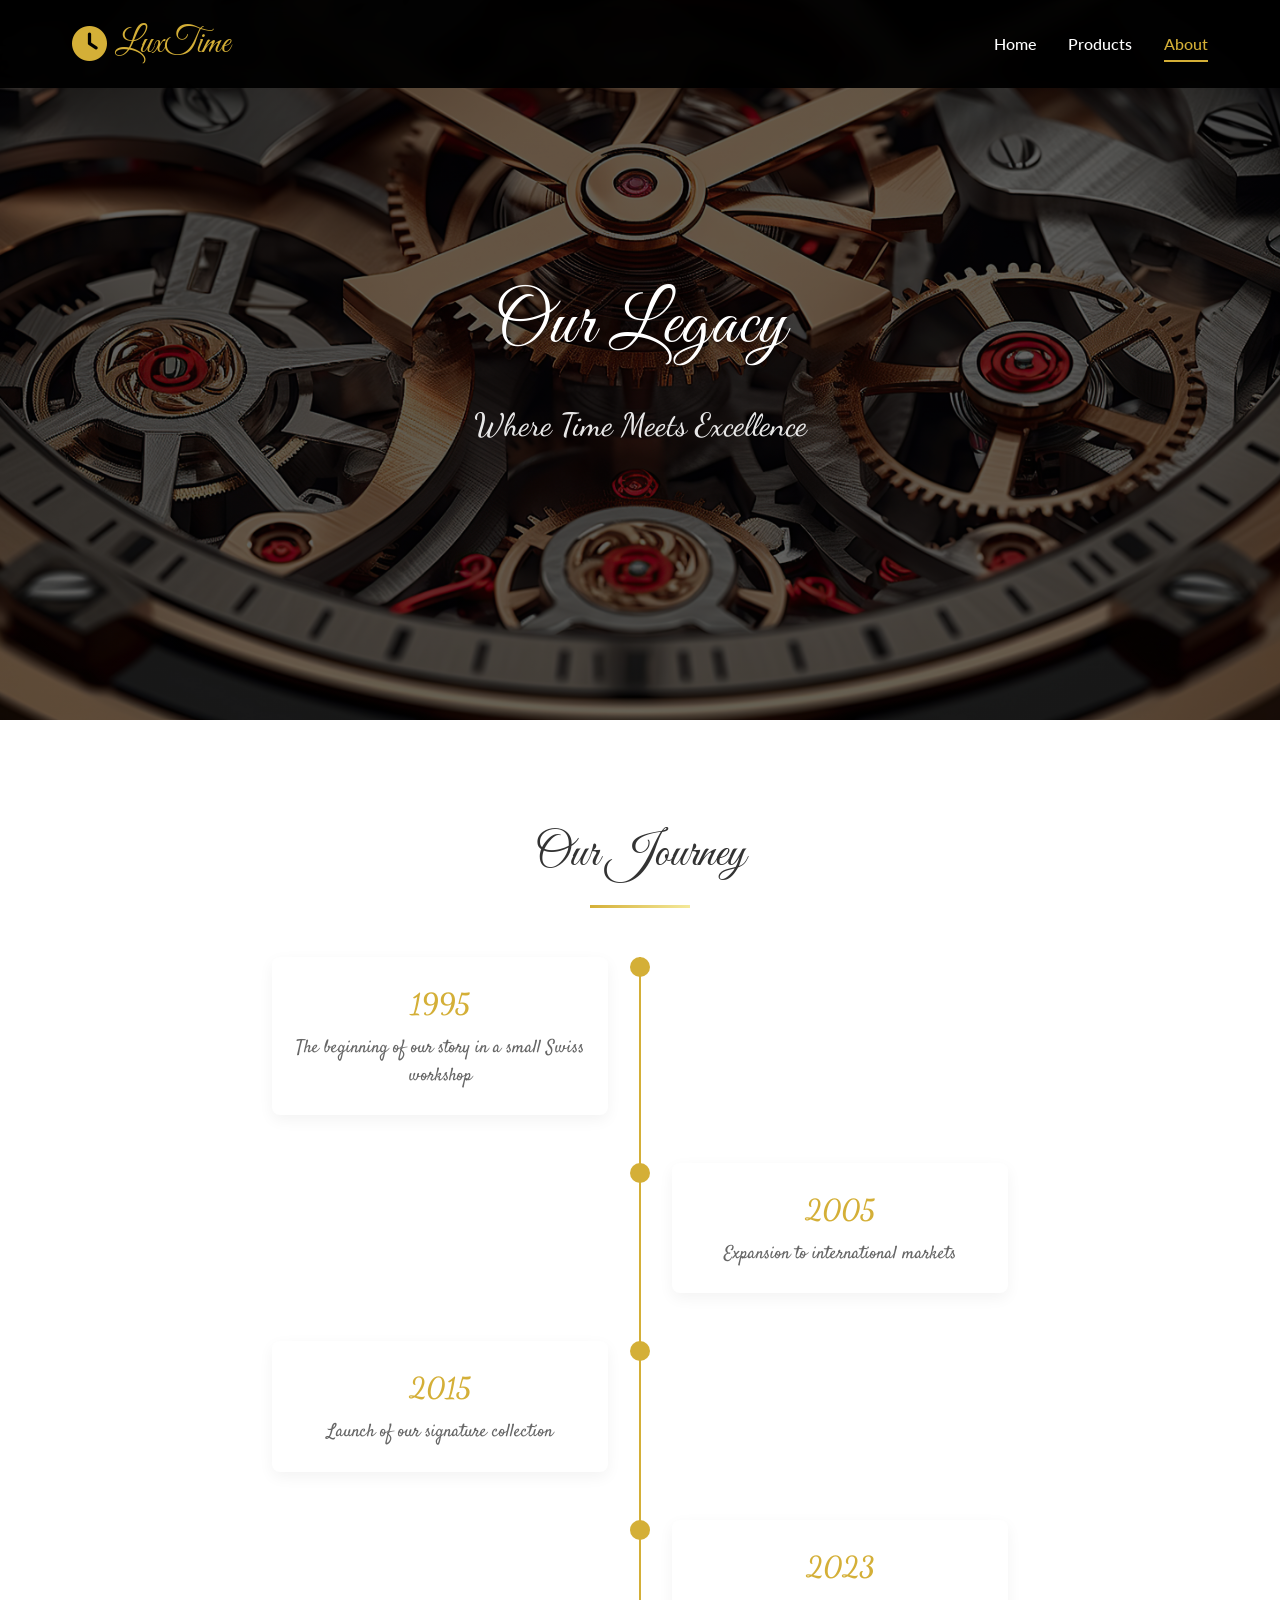
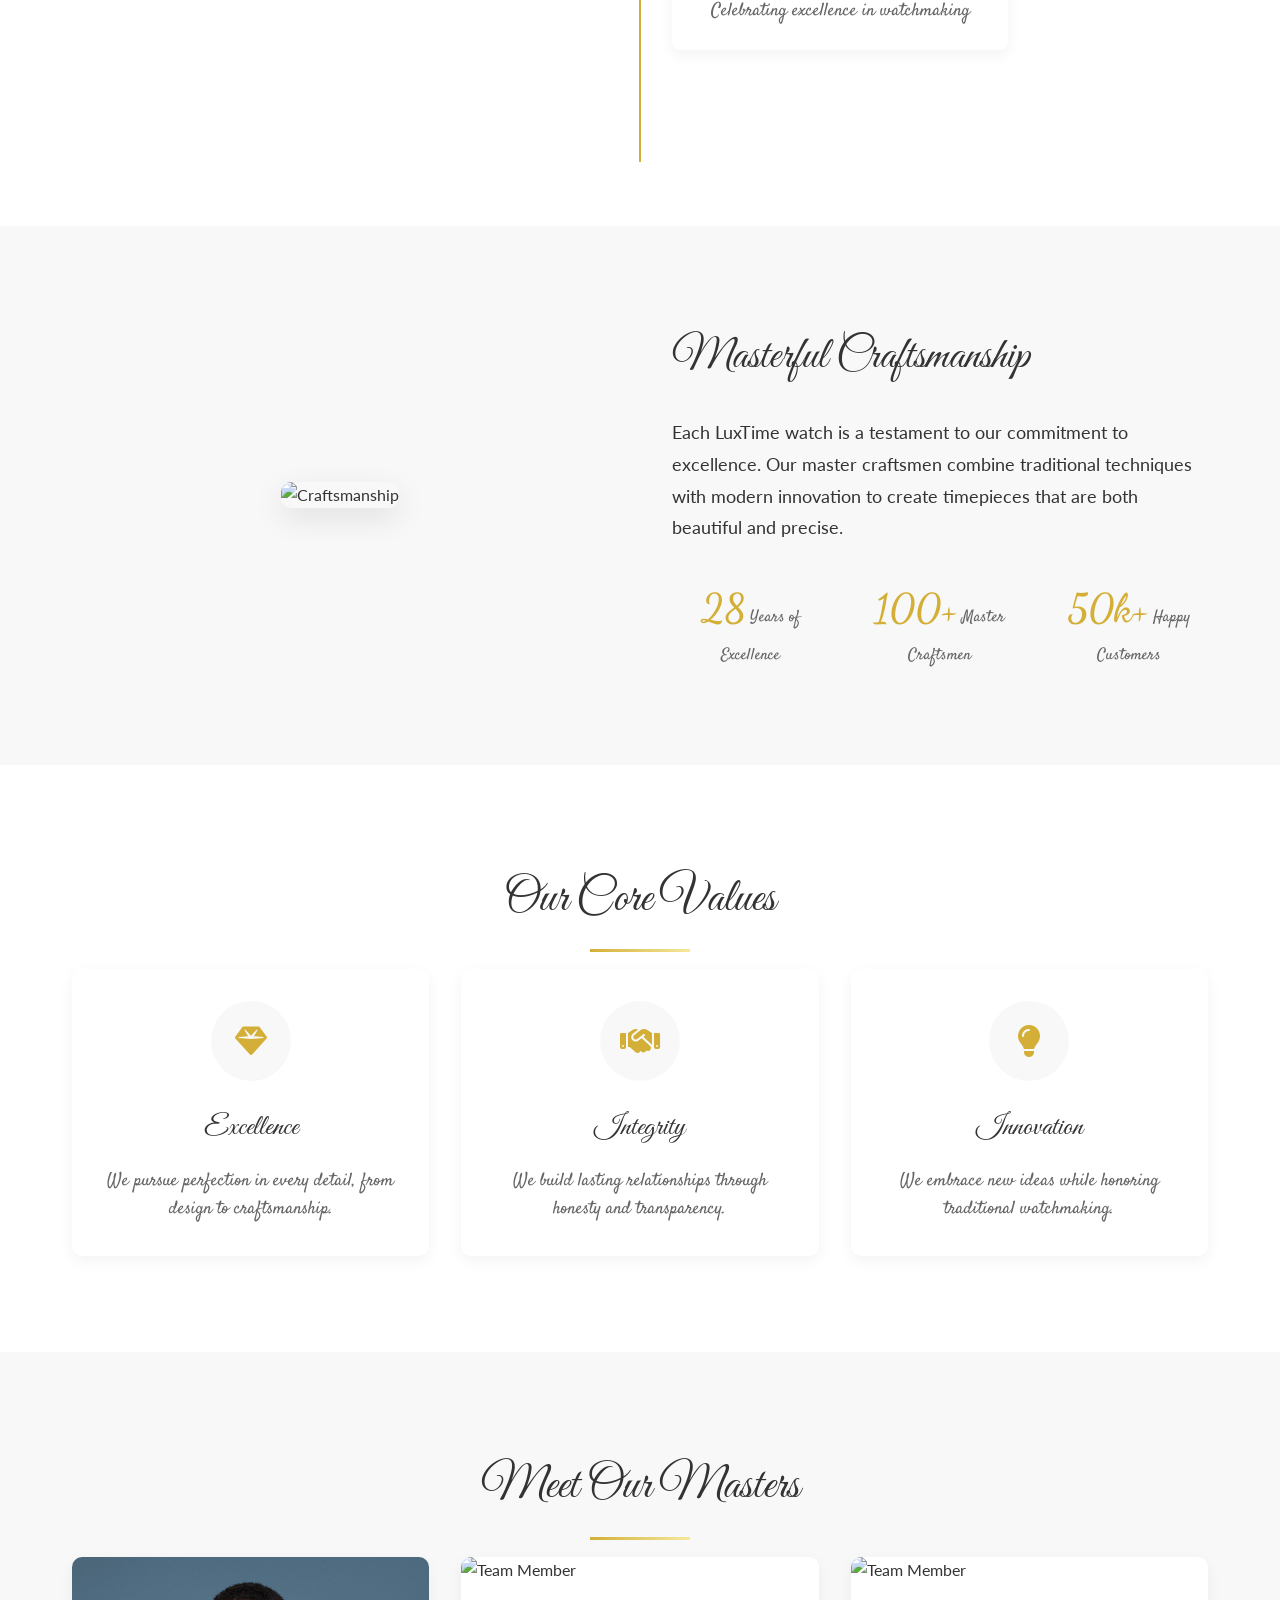
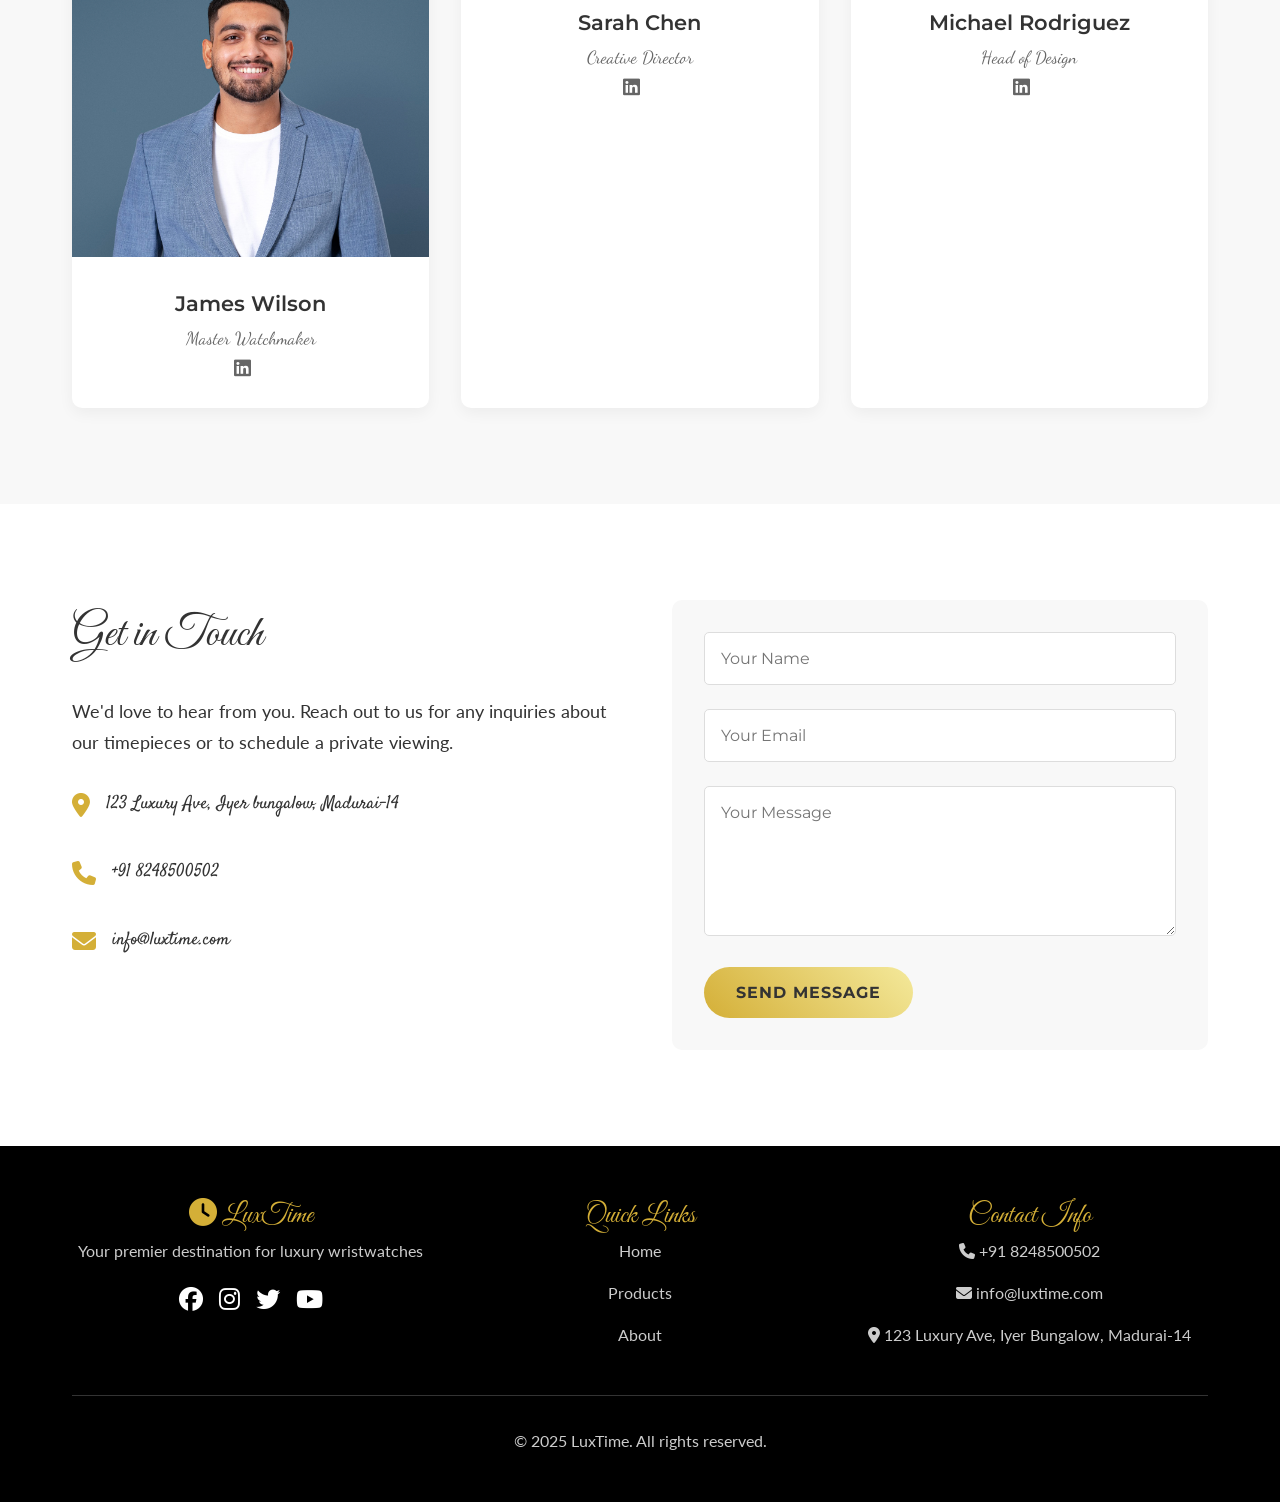
==== commit f970119e: "version1.3" ====
--- a/about.html
+++ b/about.html
@@ -148,14 +148,14 @@
             <div class="team-grid">
                 <div class="team-card">
                     <div class="team-image">
-                        <img src="https://img.freepik.com/free-photo/indian-businessman-with-his-white-car_496169-2889.jpg?ga=GA1.1.678935602.1731600610&semt=ais_items_boosted&w=740"
+                        <img src="./images/about/b1.jpg"
                             alt="Team Member">
                     </div>
                     <div class="team-info">
                         <h3>James Wilson</h3>
                         <p>Master Watchmaker</p>
                         <div class="team-social">
-                            <a href="https://www.linkedin.com"><i class="fab fa-linkedin"></i></a>
+                            <a href="https://www.linkedin.com" target="_blank"><i class="fab fa-linkedin"></i></a>
                             <a href="#"><i class=""></i></a>
                         </div>
                     </div>
@@ -169,7 +169,7 @@
                         <h3>Sarah Chen</h3>
                         <p>Creative Director</p>
                         <div class="team-social">
-                            <a href="https://www.linkedin.com"><i class="fab fa-linkedin"></i></a>
+                            <a href="https://www.linkedin.com" target="_blank"><i class="fab fa-linkedin"></i></a>
                             <a href="#"><i class=""></i></a>
                         </div>
                     </div>
@@ -183,7 +183,7 @@
                         <h3>Michael Rodriguez</h3>
                         <p>Head of Design</p>
                         <div class="team-social">
-                            <a href="https://www.linkedin.com"><i class="fab fa-linkedin"></i></a>
+                            <a href="https://www.linkedin.com" target="_blank"><i class="fab fa-linkedin"></i></a>
                             <a href="#"><i class=""></i></a>
                         </div>
                     </div>
@@ -245,10 +245,10 @@
                     <h3><i class="fas fa-clock"></i> LuxTime</h3>
                     <p>Your premier destination for luxury wristwatches</p>
                     <div class="social-icons">
-                       <a href="https://www.facebook.com/"><i class="fab fa-facebook"></i></a>
-                        <a href="https://www.instagram.com/"><i class="fab fa-instagram"></i></a>
-                        <a href="https://x.com/i/flow/login"><i class="fab fa-twitter"></i></a>
-                        <a href="https://www.youtube.com/"><i class="fab fa-youtube"></i></a>
+                       <a href="https://www.facebook.com/" target="_blank"><i class="fab fa-facebook"></i></a>
+                        <a href="https://www.instagram.com/" target="_blank"><i class="fab fa-instagram"></i></a>
+                        <a href="https://x.com/i/flow/login" target="_blank"><i class="fab fa-twitter"></i></a>
+                        <a href="https://www.youtube.com/" target="_blank"><i class="fab fa-youtube"></i></a>
                     </div>
                 </div>
                 <div class="footer-section">
@@ -259,9 +259,21 @@
                 </div>
                 <div class="footer-section">
                     <h3>Contact Info</h3>
-                    <p><i class="fas fa-phone"></i> +91 8248500502</p>
-                    <p><i class="fas fa-envelope"></i> info@luxtime.com</p>
-                    <p><i class="fas fa-map-marker-alt"></i>123 Luxury Ave, Iyer bungalow, Madurai-14</p>
+                    <p>
+                        <i class="fas fa-phone"></i>
+                        <a href="tel:+918248500502" target="_blank">+91 8248500502</a>
+                    </p>
+                    <p>
+                        <i class="fas fa-envelope"></i>
+                        <a href="https://mail.google.com/mail/u/0/#inbox" target="_blank">info@luxtime.com</a>
+                    </p>
+                    <p>
+                        <i class="fas fa-map-marker-alt"></i>
+                        <a href="https://www.google.com/maps/search/?api=1&query=123+Luxury+Ave,+Iyer+Bungalow,+Madurai-14"
+                            target="_blank">
+                            123 Luxury Ave, Iyer Bungalow, Madurai-14
+                        </a>
+                    </p>
                 </div>
             </div>
             <div class="footer-bottom">
--- a/css/style.css
+++ b/css/style.css
@@ -266,7 +266,6 @@
     width: 100%;
     background: rgba(0, 0, 0, 0.95);
     backdrop-filter: blur(10px);
-    border-bottom: 1px solid var(--color-border);
     box-shadow: 0 8px 16px rgba(0, 0, 0, 0.25);
     transform: translateY(-150%);
     transition: transform 0.4s ease;
@@ -333,7 +332,7 @@
   }
 
   .section-title {
-    font-size: 24px;
+    font-size: 36px;
     margin-bottom: 24px;
     padding: 0 12px;
   }
@@ -361,3 +360,9 @@
     font-size: 15px;
   }
 }
+
+@media only screen and (max-width: 425px){
+  .section-title {
+    font-size: 32px;
+  }
+}
--- a/css/about.css
+++ b/css/about.css
@@ -124,7 +124,7 @@
                 url('../images/about/banner.jpg');
     background-size: cover;
     background-position: center;
-    background-attachment: fixed;
+    /* background-attachment: fixed; */
     height: 80vh;
     display: flex;
     align-items: center;
